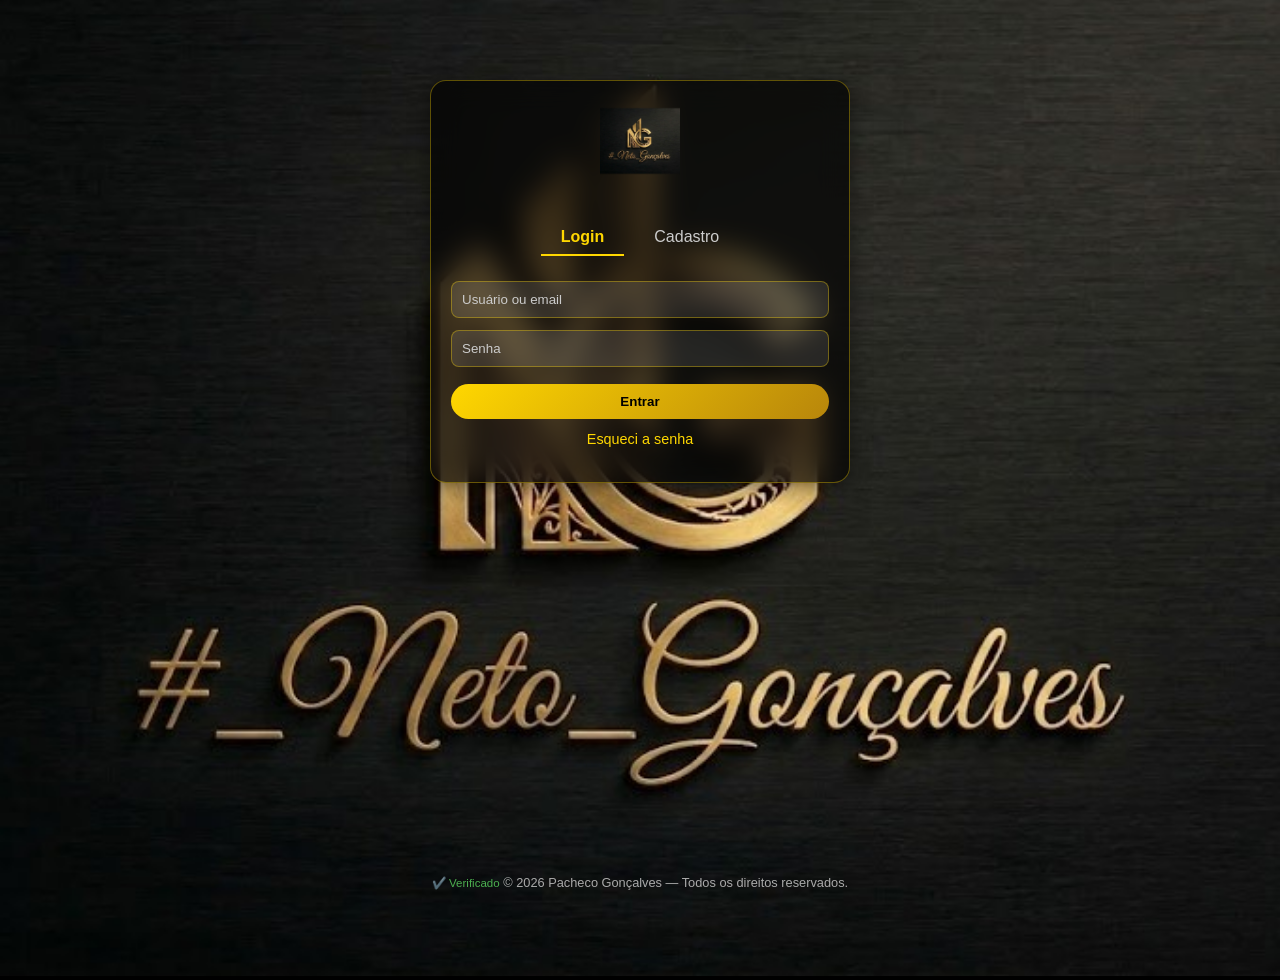
==== pages/admin.html @ 5e0f24c0 "Add files via upload" ====
<!DOCTYPE html>
<html lang="pt">
<head>
  <meta charset="UTF-8">
  <meta name="viewport" content="width=device-width, initial-scale=1.0">
  <title>Painel Gestor - NG</title>
  <link rel="stylesheet" href="../css/comum.css">
  <link rel="stylesheet" href="../css/admin.css">
  <link rel="manifest" href="../manifest.json">
</head>
<body>
  <div class="admin-painel glass" id="admin-painel-container">
    <h2>🛡️ Painel do Gestor — <span id="nomeGestor"></span></h2>

    <!-- Abas de navegação -->
    <div class="abas">
      <button class="ativo" data-aba="aprovacoes">✅ Aprovações</button>
      <button data-aba="saques">💸 Saques</button>
      <button data-aba="tarefasAdmin">📝 Tarefas</button>
      <button data-aba="utilizadores">👥 Utilizadores</button>
      <button data-aba="niveis">📊 Níveis</button>
      <button data-aba="config">⚙️ Config</button>
      <button data-aba="paginas">📄 Páginas</button>
      <button data-aba="mensagens">✉️ Mensagens</button>
      <button data-aba="gestores">🛡️ Gestores</button>
      <button data-aba="bots">🤖 Bots</button>
      <button data-aba="podio">🏆 Pódio</button>
      <button onclick="logout()" style="margin-left:auto;">🚪 Sair</button>
    </div>

    <!-- Painéis de cada aba -->
    <div id="aprovacoes" class="aba-painel"></div>
    <div id="saques" class="aba-painel oculto"></div>
    <div id="tarefasAdmin" class="aba-painel oculto"></div>
    <div id="utilizadores" class="aba-painel oculto"></div>
    <div id="niveis" class="aba-painel oculto"></div>
    <div id="config" class="aba-painel oculto"></div>
    <div id="paginas" class="aba-painel oculto"></div>
    <div id="mensagens" class="aba-painel oculto"></div>
    <div id="gestores" class="aba-painel oculto"></div>
    <div id="bots" class="aba-painel oculto">
      <button class="btn" id="btnGerarBots">🤖 Gerar 50 Bots</button>
      <p id="statusBots" style="margin-top:10px;"></p>
    </div>
    <div id="podio" class="aba-painel oculto">
      <button class="btn" id="btnGerarPodio">🏆 Gerar Pódio</button>
    </div>

    <!-- Rodapé interno -->
    <div class="painel-rodape" style="margin-top:30px; text-align:center; color:#aaa; font-size:0.8em;">
      <span class="selo-verificado">✔️ Verificado</span>
      © <span id="ano"></span> Pacheco Gonçalves — Todos os direitos reservados.
    </div>
  </div>

  <!-- Scripts -->
  <script src="../js/api.js"></script>
  <script src="../js/auth.js"></script>
  <script src="../js/utils.js"></script>
  <script src="../js/admin.js"></script>
  <script>
    document.getElementById('ano').textContent = new Date().getFullYear();
    if ('serviceWorker' in navigator) {
      navigator.serviceWorker.register('../sw.js');
    }
  </script>
</body>
</html>
---- css/comum.css ----
/* ====== VARIÁVEIS ====== */
:root {
  --dourado: #FFD700;
  --dourado-escuro: #b8860b;
  --preto: #000;
  --cinza-escuro: #1a1a1a;
  --vidro: rgba(0,0,0,0.65);
  --borda-vidro: rgba(255,215,0,0.35);
  --sombra: 0 4px 20px rgba(0,0,0,0.5);
  --erro: #ff4d4d;
  --sucesso: #4caf50;
}

/* ====== RESET ====== */
* { margin: 0; padding: 0; box-sizing: border-box; }

body {
  font-family: 'Segoe UI', Tahoma, Geneva, Verdana, sans-serif;
  background: var(--preto) url('../assets/imagens/fundo.jpg') no-repeat center center fixed;
  background-size: cover;
  color: #fff;
  min-height: 100vh;
}

/* ====== GLASSMORPHISM ====== */
.glass {
  background: var(--vidro);
  backdrop-filter: blur(15px);
  -webkit-backdrop-filter: blur(15px);
  border: 1px solid var(--borda-vidro);
  border-radius: 16px;
  padding: 20px;
  box-shadow: var(--sombra);
}

/* ====== BOTÕES ====== */
.btn {
  background: linear-gradient(135deg, var(--dourado), var(--dourado-escuro));
  border: none;
  padding: 10px 20px;
  border-radius: 30px;
  color: #000;
  font-weight: bold;
  cursor: pointer;
  transition: 0.3s;
}
.btn:hover { opacity: 0.85; transform: scale(1.02); }
.btn.negro {
  background: #222;
  color: var(--dourado);
  border: 1px solid var(--dourado);
}

/* ====== INPUTS / TEXTAREAS / SELECTS ====== */
input, textarea, select {
  background: rgba(255,255,255,0.1);
  border: 1px solid var(--borda-vidro);
  border-radius: 8px;
  padding: 10px;
  color: #fff;
  width: 100%;
  margin-bottom: 10px;
}
input::placeholder, textarea::placeholder { color: #ccc; }

/* ====== ABAS (botões de navegação) ====== */
.abas {
  display: flex;
  gap: 5px;
  margin-bottom: 20px;
  flex-wrap: wrap;
}
.abas button {
  background: transparent;
  border: 1px solid var(--dourado);
  color: var(--dourado);
  padding: 8px 16px;
  border-radius: 20px;
  cursor: pointer;
  transition: 0.3s;
}
.abas button.ativo,
.abas button:hover {
  background: var(--dourado);
  color: #000;
}

/* ====== BARRA DE BUSCA INTELIGENTE ====== */
.busca-container {
  margin-bottom: 20px;
  display: flex;
  gap: 10px;
}
.busca-container input {
  flex: 1;
  margin-bottom: 0;
}
.resultados-busca {
  max-height: 300px;
  overflow-y: auto;
  margin-top: 10px;
}
.resultado-item {
  padding: 12px;
  border-bottom: 1px solid rgba(255,255,255,0.1);
  cursor: pointer;
  transition: background 0.2s;
}
.resultado-item:hover {
  background: rgba(255,215,0,0.15);
}
.resultado-item h3 {
  color: var(--dourado);
  margin-bottom: 5px;
}
.resultado-item p {
  font-size: 0.9em;
  color: #ccc;
}

/* ====== UTILITÁRIOS ====== */
.oculto { display: none !important; }
.erro { color: var(--erro); font-size: 0.9em; margin-bottom: 10px; }
.sucesso { color: var(--sucesso); }
.texto-dourado { color: var(--dourado); }
.centro { text-align: center; }

/* ====== MARCA D'ÁGUA / SELOS ====== */
.selo-verificado {
  color: var(--sucesso);
  font-size: 0.9em;
}
.creditos {
  position: fixed;
  bottom: 10px;
  left: 0;
  right: 0;
  text-align: center;
  color: #aaa;
  font-size: 0.8em;
  z-index: 999;
}

/* ====== RESPONSIVIDADE ====== */
@media (max-width: 600px) {
  .glass { padding: 15px; margin: 10px; }
  .abas button { padding: 6px 12px; font-size: 0.8em; }
  .busca-container { flex-direction: column; }
}
---- css/admin.css ----
/* ====== CONTAINER DO PAINEL ADMIN ====== */
.admin-painel {
  max-width: 1100px;
  margin: 20px auto;
}

.admin-painel h2 {
  color: var(--dourado);
  margin-bottom: 20px;
  font-size: 1.5em;
}

/* ====== ABAS DO ADMIN ====== */
.admin-painel .abas {
  border-bottom: 1px solid rgba(255, 215, 0, 0.2);
  padding-bottom: 10px;
  margin-bottom: 25px;
}

/* ====== TABELAS ====== */
.tabela {
  width: 100%;
  border-collapse: collapse;
  margin-top: 10px;
  font-size: 0.9em;
}

.tabela th,
.tabela td {
  border: 1px solid #444;
  padding: 10px 8px;
  text-align: left;
  vertical-align: middle;
}

.tabela th {
  background: rgba(255, 215, 0, 0.2);
  color: var(--dourado);
  font-weight: bold;
}

.tabela tr:nth-child(even) {
  background: rgba(255, 255, 255, 0.03);
}

.tabela tr:hover {
  background: rgba(255, 215, 0, 0.08);
}

.tabela .acoes {
  display: flex;
  gap: 5px;
  flex-wrap: wrap;
}

.tabela .btn {
  padding: 5px 10px;
  font-size: 0.8em;
  border-radius: 15px;
}

/* ====== CARDS DE FORMULÁRIOS (criação/edição) ====== */
.card-form {
  background: rgba(255, 255, 255, 0.05);
  border: 1px solid var(--borda-vidro);
  border-radius: 12px;
  padding: 20px;
  margin-bottom: 20px;
}

.card-form h3 {
  color: var(--dourado);
  margin-bottom: 15px;
}

.card-form label {
  display: block;
  color: var(--dourado);
  margin-bottom: 5px;
  font-size: 0.9em;
}

.card-form input,
.card-form textarea,
.card-form select {
  margin-bottom: 12px;
}

.card-form .btn {
  margin-top: 5px;
}

/* ====== CONFIGURAÇÕES (inputs lado a lado) ====== */
.config-grid {
  display: grid;
  grid-template-columns: 1fr 1fr;
  gap: 15px;
}

.config-item {
  display: flex;
  flex-direction: column;
}

.config-item label {
  color: var(--dourado);
  margin-bottom: 5px;
  font-size: 0.9em;
}

/* ====== PÁGINAS DINÂMICAS ====== */
.lista-paginas {
  margin-top: 15px;
}

.pagina-item {
  display: flex;
  justify-content: space-between;
  align-items: center;
  padding: 12px;
  border-bottom: 1px solid rgba(255, 255, 255, 0.1);
}

.pagina-item:hover {
  background: rgba(255, 215, 0, 0.05);
}

.pagina-item .titulo {
  color: var(--dourado);
  font-weight: bold;
}

.pagina-item .acoes {
  display: flex;
  gap: 8px;
}

/* ====== BARRA DE STATUS / MENSAGENS ====== */
.status-bar {
  padding: 10px;
  border-radius: 8px;
  margin: 10px 0;
  font-weight: bold;
}

.status-bar.sucesso {
  background: rgba(76, 175, 80, 0.2);
  color: var(--sucesso);
  border: 1px solid var(--sucesso);
}

.status-bar.erro {
  background: rgba(255, 77, 77, 0.2);
  color: var(--erro);
  border: 1px solid var(--erro);
}

/* ====== MODAL SIMPLES (confirmações) ====== */
.modal-overlay {
  position: fixed;
  top: 0;
  left: 0;
  width: 100%;
  height: 100%;
  background: rgba(0,0,0,0.7);
  display: flex;
  align-items: center;
  justify-content: center;
  z-index: 1000;
}

.modal-box {
  background: var(--vidro);
  backdrop-filter: blur(20px);
  border: 1px solid var(--dourado);
  border-radius: 16px;
  padding: 25px;
  max-width: 400px;
  width: 90%;
  text-align: center;
}

.modal-box h3 {
  color: var(--dourado);
  margin-bottom: 15px;
}

.modal-box .btn {
  margin: 5px;
}

/* ====== RESPONSIVIDADE ====== */
@media (max-width: 768px) {
  .config-grid {
    grid-template-columns: 1fr;
  }

  .tabela {
    font-size: 0.8em;
  }

  .tabela th,
  .tabela td {
    padding: 6px 4px;
  }

  .admin-painel .abas {
    flex-wrap: nowrap;
    overflow-x: auto;
  }

  .admin-painel .abas button {
    white-space: nowrap;
    font-size: 0.75em;
    padding: 6px 10px;
  }
}
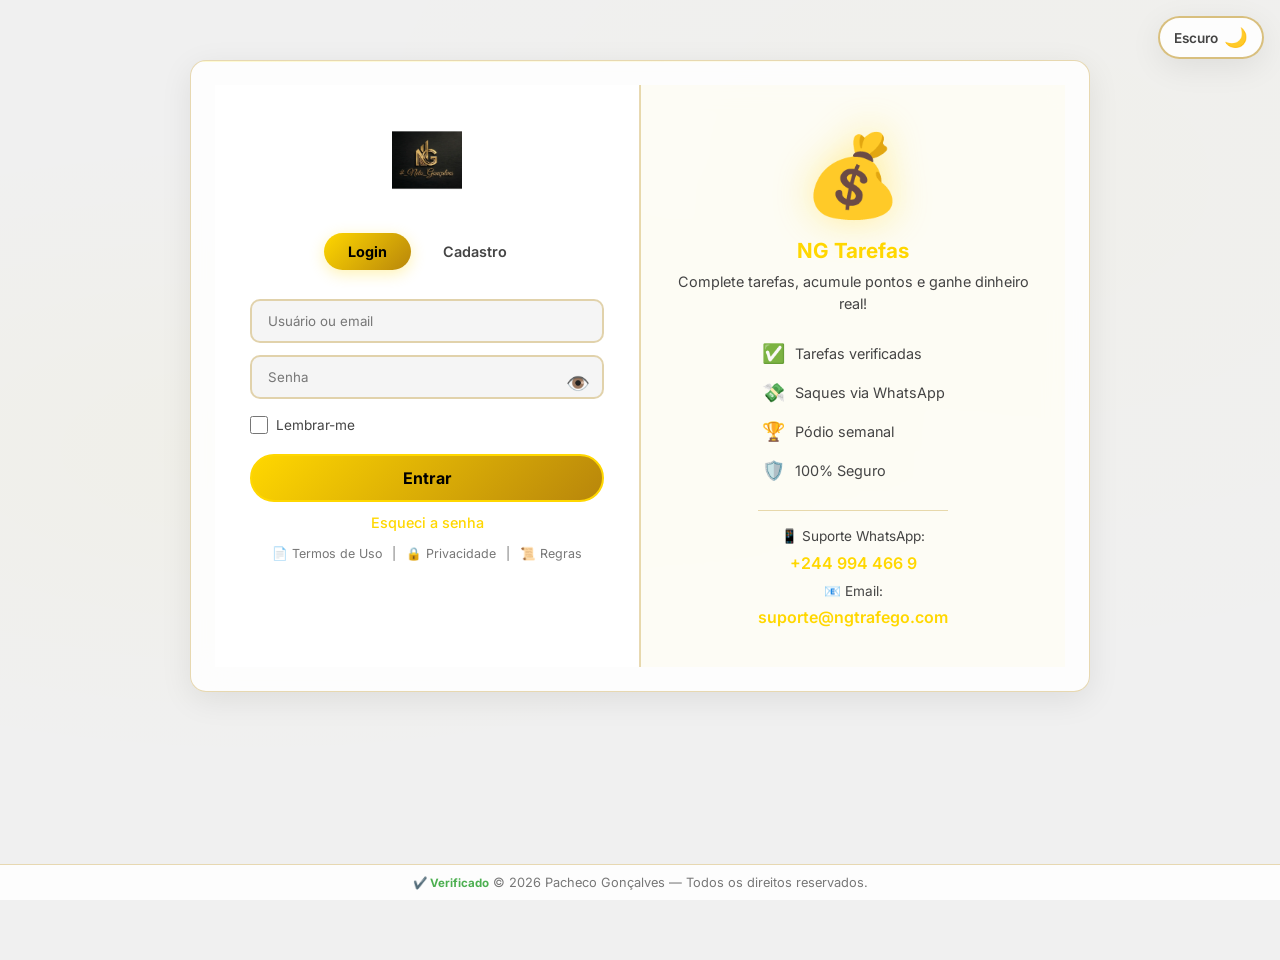
==== commit c59e927d: "Add files via upload" ====
--- a/pages/admin.html
+++ b/pages/admin.html
@@ -53,6 +53,11 @@
     </div>
   </div>
 
+  <div class="creditos">
+    <span class="selo-verificado">✔️ Verificado</span>
+    © <span id="ano2"></span> Pacheco Gonçalves — Todos os direitos reservados.
+  </div>
+
   <!-- Scripts -->
   <script src="../js/api.js"></script>
   <script src="../js/auth.js"></script>
@@ -60,6 +65,8 @@
   <script src="../js/admin.js"></script>
   <script>
     document.getElementById('ano').textContent = new Date().getFullYear();
+    document.getElementById('ano2').textContent = new Date().getFullYear();
+
     if ('serviceWorker' in navigator) {
       navigator.serviceWorker.register('../sw.js');
     }
--- a/css/comum.css
+++ b/css/comum.css
@@ -1,149 +1,348 @@
+/* ====== IMPORTAÇÃO FONTE PREMIUM ====== */
+@import url('https://fonts.googleapis.com/css2?family=Inter:wght@300;400;500;600;700;800;900&display=swap');
+
 /* ====== VARIÁVEIS ====== */
 :root {
   --dourado: #FFD700;
+  --dourado-claro: #FFED4A;
   --dourado-escuro: #b8860b;
   --preto: #000;
   --cinza-escuro: #1a1a1a;
-  --vidro: rgba(0,0,0,0.65);
+  --vidro: rgba(0,0,0,0.75);
+  --vidro-claro: rgba(0,0,0,0.45);
   --borda-vidro: rgba(255,215,0,0.35);
-  --sombra: 0 4px 20px rgba(0,0,0,0.5);
+  --borda-vidro-forte: rgba(255,215,0,0.55);
+  --sombra: 0 8px 32px rgba(0,0,0,0.5);
+  --sombra-dourada: 0 4px 20px rgba(255,215,0,0.3);
   --erro: #ff4d4d;
   --sucesso: #4caf50;
-}
-
-/* ====== RESET ====== */
+  --aviso: #ffa726;
+  --bg-input: rgba(255,255,255,0.08);
+  --texto: #fff;
+  --texto-secundario: #ccc;
+  --texto-terciario: #999;
+  --sidebar-largura: 380px;
+}
+
+[data-theme="light"] {
+  --preto: #f0f0f0;
+  --cinza-escuro: #ffffff;
+  --vidro: rgba(255,255,255,0.85);
+  --vidro-claro: rgba(255,255,255,0.6);
+  --borda-vidro: rgba(180,130,0,0.3);
+  --borda-vidro-forte: rgba(180,130,0,0.5);
+  --sombra: 0 8px 32px rgba(0,0,0,0.08);
+  --sombra-dourada: 0 4px 20px rgba(180,130,0,0.2);
+  --bg-input: rgba(0,0,0,0.04);
+  --texto: #1a1a1a;
+  --texto-secundario: #444;
+  --texto-terciario: #777;
+}
+
 * { margin: 0; padding: 0; box-sizing: border-box; }
 
 body {
-  font-family: 'Segoe UI', Tahoma, Geneva, Verdana, sans-serif;
-  background: var(--preto) url('../assets/imagens/fundo.jpg') no-repeat center center fixed;
+  font-family: 'Inter', 'Segoe UI', Tahoma, Geneva, Verdana, sans-serif;
+  background: var(--preto);
+  background-image: 
+    radial-gradient(ellipse at 20% 50%, rgba(255,215,0,0.03) 0%, transparent 50%),
+    radial-gradient(ellipse at 80% 20%, rgba(255,215,0,0.02) 0%, transparent 50%);
+  background-attachment: fixed;
   background-size: cover;
-  color: #fff;
+  color: var(--texto);
   min-height: 100vh;
-}
-
-/* ====== GLASSMORPHISM ====== */
+  transition: background 0.4s, color 0.4s;
+  -webkit-font-smoothing: antialiased;
+}
+
+::-webkit-scrollbar { width: 7px; height: 7px; }
+::-webkit-scrollbar-track { background: rgba(255,255,255,0.03); border-radius: 4px; }
+::-webkit-scrollbar-thumb { background: linear-gradient(180deg, var(--dourado-escuro), var(--dourado)); border-radius: 4px; border: 1px solid rgba(255,215,0,0.4); }
+::-webkit-scrollbar-thumb:hover { background: linear-gradient(180deg, var(--dourado), var(--dourado-claro)); }
+
 .glass {
   background: var(--vidro);
-  backdrop-filter: blur(15px);
-  -webkit-backdrop-filter: blur(15px);
+  backdrop-filter: blur(20px) saturate(180%);
+  -webkit-backdrop-filter: blur(20px) saturate(180%);
   border: 1px solid var(--borda-vidro);
   border-radius: 16px;
-  padding: 20px;
+  padding: 24px;
   box-shadow: var(--sombra);
-}
-
-/* ====== BOTÕES ====== */
+  transition: all 0.3s ease;
+  position: relative;
+  overflow: hidden;
+}
+
+.glass::before {
+  content: '';
+  position: absolute;
+  top: 0;
+  left: -100%;
+  width: 200%;
+  height: 1px;
+  background: linear-gradient(90deg, transparent, var(--dourado-claro), transparent);
+  opacity: 0.25;
+  animation: brilhoBorda 4s ease-in-out infinite;
+}
+
+@keyframes brilhoBorda {
+  0%, 100% { left: -100%; }
+  50% { left: 0%; }
+}
+
+.glass:hover {
+  border-color: var(--borda-vidro-forte);
+  box-shadow: var(--sombra), var(--sombra-dourada);
+}
+
 .btn {
+  display: inline-flex;
+  align-items: center;
+  justify-content: center;
+  gap: 8px;
   background: linear-gradient(135deg, var(--dourado), var(--dourado-escuro));
-  border: none;
-  padding: 10px 20px;
+  border: 2px solid var(--dourado);
+  padding: 10px 22px;
   border-radius: 30px;
   color: #000;
-  font-weight: bold;
-  cursor: pointer;
-  transition: 0.3s;
-}
-.btn:hover { opacity: 0.85; transform: scale(1.02); }
+  font-weight: 700;
+  font-family: 'Inter', sans-serif;
+  cursor: pointer;
+  transition: all 0.3s ease;
+  letter-spacing: 0.3px;
+  position: relative;
+  overflow: hidden;
+}
+
+.btn::after {
+  content: '';
+  position: absolute;
+  top: -50%;
+  left: -50%;
+  width: 200%;
+  height: 200%;
+  background: linear-gradient(45deg, transparent, rgba(255,255,255,0.25), transparent);
+  transform: rotate(45deg);
+  transition: all 0.5s;
+  opacity: 0;
+}
+
+.btn:hover {
+  transform: translateY(-2px);
+  box-shadow: 0 8px 25px rgba(255,215,0,0.45);
+  border-color: var(--dourado-claro);
+}
+
+.btn:hover::after {
+  opacity: 1;
+  animation: brilhoBotao 0.8s ease;
+}
+
+@keyframes brilhoBotao {
+  0% { left: -50%; }
+  100% { left: 150%; }
+}
+
+.btn:active { transform: translateY(0); }
+
 .btn.negro {
-  background: #222;
+  background: linear-gradient(135deg, #222, #111);
   color: var(--dourado);
   border: 1px solid var(--dourado);
 }
-
-/* ====== INPUTS / TEXTAREAS / SELECTS ====== */
+.btn.negro:hover {
+  background: linear-gradient(135deg, #333, #1a1a1a);
+  border-color: var(--dourado);
+  box-shadow: 0 8px 25px rgba(0,0,0,0.6);
+}
+
 input, textarea, select {
-  background: rgba(255,255,255,0.1);
-  border: 1px solid var(--borda-vidro);
-  border-radius: 8px;
-  padding: 10px;
-  color: #fff;
+  background: var(--bg-input);
+  border: 2px solid var(--borda-vidro);
+  border-radius: 10px;
+  padding: 12px 16px;
+  color: var(--texto);
+  font-family: 'Inter', sans-serif;
   width: 100%;
   margin-bottom: 10px;
-}
-input::placeholder, textarea::placeholder { color: #ccc; }
-
-/* ====== ABAS (botões de navegação) ====== */
+  transition: all 0.3s ease;
+  outline: none;
+}
+input:focus, textarea:focus, select:focus {
+  border-color: var(--dourado);
+  box-shadow: 0 0 0 3px rgba(255,215,0,0.08);
+  background: rgba(255,215,0,0.04);
+}
+input::placeholder, textarea::placeholder { color: var(--texto-terciario); }
+
+select {
+  cursor: pointer;
+  appearance: none;
+  background-image: url("data:image/svg+xml,%3Csvg xmlns='http://www.w3.org/2000/svg' width='12' height='12' fill='%23FFD700' viewBox='0 0 16 16'%3E%3Cpath d='M8 11L3 6h10z'/%3E%3C/svg%3E");
+  background-repeat: no-repeat;
+  background-position: right 16px center;
+  padding-right: 40px;
+}
+select option { background: #1a1a1a; color: #fff; }
+
 .abas {
   display: flex;
-  gap: 5px;
+  gap: 6px;
   margin-bottom: 20px;
   flex-wrap: wrap;
+  border-bottom: 1px solid var(--borda-vidro);
+  padding-bottom: 10px;
 }
 .abas button {
   background: transparent;
-  border: 1px solid var(--dourado);
+  border: 2px solid transparent;
+  color: var(--texto-secundario);
+  padding: 9px 18px;
+  border-radius: 22px;
+  cursor: pointer;
+  font-weight: 600;
+  transition: 0.3s;
+  white-space: nowrap;
+}
+.abas button:hover {
   color: var(--dourado);
-  padding: 8px 16px;
-  border-radius: 20px;
-  cursor: pointer;
-  transition: 0.3s;
-}
-.abas button.ativo,
-.abas button:hover {
-  background: var(--dourado);
+  background: rgba(255,215,0,0.05);
+  border-color: rgba(255,215,0,0.2);
+}
+.abas button.ativo {
+  background: linear-gradient(135deg, var(--dourado), var(--dourado-escuro));
   color: #000;
-}
-
-/* ====== BARRA DE BUSCA INTELIGENTE ====== */
-.busca-container {
-  margin-bottom: 20px;
-  display: flex;
-  gap: 10px;
-}
-.busca-container input {
-  flex: 1;
-  margin-bottom: 0;
-}
-.resultados-busca {
-  max-height: 300px;
-  overflow-y: auto;
-  margin-top: 10px;
-}
-.resultado-item {
-  padding: 12px;
-  border-bottom: 1px solid rgba(255,255,255,0.1);
-  cursor: pointer;
-  transition: background 0.2s;
-}
-.resultado-item:hover {
-  background: rgba(255,215,0,0.15);
-}
-.resultado-item h3 {
-  color: var(--dourado);
-  margin-bottom: 5px;
-}
-.resultado-item p {
-  font-size: 0.9em;
-  color: #ccc;
-}
-
-/* ====== UTILITÁRIOS ====== */
+  border-color: var(--dourado);
+  font-weight: 700;
+  box-shadow: 0 4px 15px rgba(255,215,0,0.3);
+}
+
+.busca-container { margin-bottom: 20px; display: flex; gap: 10px; }
+.busca-container input { flex: 1; margin-bottom: 0; }
+.resultados-busca { max-height: 300px; overflow-y: auto; margin-top: 10px; }
+.resultado-item { padding: 12px; border-bottom: 1px solid rgba(255,255,255,0.1); cursor: pointer; transition: background 0.2s; }
+.resultado-item:hover { background: rgba(255,215,0,0.15); }
+.resultado-item h3 { color: var(--dourado); margin-bottom: 5px; }
+.resultado-item p { font-size: 0.9em; color: var(--texto-secundario); }
+
 .oculto { display: none !important; }
-.erro { color: var(--erro); font-size: 0.9em; margin-bottom: 10px; }
-.sucesso { color: var(--sucesso); }
+.erro { color: var(--erro); font-size: 0.9em; margin-bottom: 10px; font-weight: 600; }
+.sucesso { color: var(--sucesso); font-weight: 600; }
 .texto-dourado { color: var(--dourado); }
 .centro { text-align: center; }
 
-/* ====== MARCA D'ÁGUA / SELOS ====== */
-.selo-verificado {
-  color: var(--sucesso);
-  font-size: 0.9em;
-}
+.selo-verificado { color: var(--sucesso); font-weight: 700; font-size: 0.9em; }
 .creditos {
   position: fixed;
-  bottom: 10px;
+  bottom: 0;
   left: 0;
   right: 0;
   text-align: center;
-  color: #aaa;
+  padding: 10px;
+  background: var(--vidro);
+  backdrop-filter: blur(10px);
+  border-top: 1px solid var(--borda-vidro);
+  color: var(--texto-terciario);
   font-size: 0.8em;
   z-index: 999;
 }
 
-/* ====== RESPONSIVIDADE ====== */
-@media (max-width: 600px) {
-  .glass { padding: 15px; margin: 10px; }
-  .abas button { padding: 6px 12px; font-size: 0.8em; }
+.tema-toggle {
+  position: fixed;
+  top: 16px;
+  right: 16px;
+  z-index: 10000;
+  background: var(--vidro);
+  backdrop-filter: blur(15px);
+  border: 2px solid var(--borda-vidro-forte);
+  border-radius: 30px;
+  padding: 8px 14px;
+  cursor: pointer;
+  display: flex;
+  align-items: center;
+  gap: 6px;
+  font-family: 'Inter', sans-serif;
+  font-weight: 600;
+  font-size: 0.85em;
+  color: var(--texto-secundario);
+  transition: all 0.3s ease;
+  box-shadow: var(--sombra);
+}
+.tema-toggle:hover {
+  border-color: var(--dourado);
+  box-shadow: var(--sombra-dourada);
+}
+.tema-toggle .icone-tema { font-size: 1.4em; }
+
+.sidebar-overlay {
+  position: fixed;
+  top: 0;
+  right: 0;
+  width: var(--sidebar-largura);
+  max-width: 100vw;
+  height: 100vh;
+  background: var(--vidro);
+  backdrop-filter: blur(25px) saturate(200%);
+  -webkit-backdrop-filter: blur(25px) saturate(200%);
+  border-left: 2px solid var(--borda-vidro-forte);
+  z-index: 9999;
+  padding: 24px;
+  overflow-y: auto;
+  transform: translateX(100%);
+  transition: transform 0.4s cubic-bezier(0.4, 0, 0.2, 1);
+  box-shadow: -10px 0 40px rgba(0,0,0,0.5);
+}
+.sidebar-overlay.ativo { transform: translateX(0); }
+
+.sidebar-toggle {
+  position: fixed;
+  top: 50%;
+  right: 0;
+  transform: translateY(-50%);
+  z-index: 9998;
+  background: linear-gradient(135deg, var(--dourado), var(--dourado-escuro));
+  border: 2px solid var(--dourado);
+  border-radius: 22px 0 0 22px;
+  padding: 12px 10px;
+  cursor: pointer;
+  font-size: 1.3em;
+  box-shadow: -4px 0 20px rgba(255,215,0,0.3);
+  transition: all 0.3s ease;
+  color: #000;
+}
+.sidebar-toggle:hover {
+  box-shadow: -6px 0 30px rgba(255,215,0,0.5);
+  padding-right: 14px;
+}
+
+.skeleton {
+  background: linear-gradient(90deg, rgba(255,255,255,0.05) 25%, rgba(255,215,0,0.1) 50%, rgba(255,255,255,0.05) 75%);
+  background-size: 200% 100%;
+  animation: skeleton-loading 1.5s infinite;
+  border-radius: 8px;
+  min-height: 20px;
+}
+@keyframes skeleton-loading {
+  0% { background-position: 200% 0; }
+  100% { background-position: -200% 0; }
+}
+
+@keyframes fadeIn {
+  from { opacity: 0; transform: translateY(10px); }
+  to { opacity: 1; transform: translateY(0); }
+}
+.fade-in { animation: fadeIn 0.3s forwards; }
+
+@media (max-width: 768px) {
+  :root { --sidebar-largura: 100vw; }
+  .glass { padding: 16px; margin: 8px; }
+  .abas button { padding: 7px 12px; font-size: 0.78em; }
   .busca-container { flex-direction: column; }
+  .tema-toggle { top: 8px; right: 8px; padding: 6px 10px; font-size: 0.75em; }
+  .sidebar-toggle {
+    top: auto; bottom: 16px; right: 8px;
+    transform: none; border-radius: 50%;
+    width: 44px; height: 44px; padding: 0;
+    display: flex; align-items: center; justify-content: center;
+  }
 }
--- a/css/admin.css
+++ b/css/admin.css
@@ -1,13 +1,54 @@
 /* ====== CONTAINER DO PAINEL ADMIN ====== */
 .admin-painel {
-  max-width: 1100px;
+  max-width: 1200px;
   margin: 20px auto;
+  animation: fadeIn 0.5s ease;
 }
 
 .admin-painel h2 {
   color: var(--dourado);
+  margin-bottom: 8px;
+  font-size: 1.5em;
+  display: flex;
+  align-items: center;
+  gap: 10px;
+}
+
+/* ====== CABEÇALHO DO GESTOR ====== */
+.admin-header {
+  display: flex;
+  align-items: center;
+  justify-content: space-between;
   margin-bottom: 20px;
-  font-size: 1.5em;
+  flex-wrap: wrap;
+  gap: 12px;
+}
+
+.admin-header .gestor-info {
+  display: flex;
+  align-items: center;
+  gap: 12px;
+}
+
+.admin-header .gestor-avatar {
+  width: 50px;
+  height: 50px;
+  border-radius: 50%;
+  background: linear-gradient(135deg, #B8860B, #FFD700);
+  display: flex;
+  align-items: center;
+  justify-content: center;
+  font-size: 1.8em;
+  font-weight: 700;
+  color: #000;
+  border: 2px solid var(--dourado);
+  box-shadow: 0 0 20px rgba(255,215,0,0.5);
+}
+
+.admin-header .acoes-rapidas {
+  display: flex;
+  gap: 8px;
+  flex-wrap: wrap;
 }
 
 /* ====== ABAS DO ADMIN ====== */
@@ -15,32 +56,42 @@
   border-bottom: 1px solid rgba(255, 215, 0, 0.2);
   padding-bottom: 10px;
   margin-bottom: 25px;
-}
-
-/* ====== TABELAS ====== */
+  overflow-x: auto;
+}
+
+/* ====== TABELAS PREMIUM ====== */
 .tabela {
   width: 100%;
   border-collapse: collapse;
   margin-top: 10px;
   font-size: 0.9em;
+  border-radius: 12px;
+  overflow: hidden;
 }
 
 .tabela th,
 .tabela td {
-  border: 1px solid #444;
-  padding: 10px 8px;
+  border: 1px solid rgba(255,255,255,0.08);
+  padding: 12px 10px;
   text-align: left;
   vertical-align: middle;
 }
 
 .tabela th {
-  background: rgba(255, 215, 0, 0.2);
-  color: var(--dourado);
-  font-weight: bold;
+  background: linear-gradient(180deg, rgba(255,215,0,0.2), rgba(255,215,0,0.05));
+  color: var(--dourado);
+  font-weight: 700;
+  text-transform: uppercase;
+  font-size: 0.8em;
+  letter-spacing: 0.5px;
+}
+
+.tabela tr {
+  transition: background 0.2s;
 }
 
 .tabela tr:nth-child(even) {
-  background: rgba(255, 255, 255, 0.03);
+  background: rgba(255, 255, 255, 0.02);
 }
 
 .tabela tr:hover {
@@ -49,28 +100,72 @@
 
 .tabela .acoes {
   display: flex;
-  gap: 5px;
+  gap: 6px;
   flex-wrap: wrap;
 }
 
 .tabela .btn {
-  padding: 5px 10px;
+  padding: 6px 12px;
   font-size: 0.8em;
-  border-radius: 15px;
-}
-
-/* ====== CARDS DE FORMULÁRIOS (criação/edição) ====== */
+  border-radius: 20px;
+}
+
+/* ====== BADGES DE STATUS ====== */
+.badge-status {
+  display: inline-block;
+  padding: 4px 12px;
+  border-radius: 20px;
+  font-size: 0.8em;
+  font-weight: 600;
+  letter-spacing: 0.3px;
+}
+
+.badge-status.pendente {
+  background: rgba(255,167,38,0.2);
+  color: var(--aviso);
+  border: 1px solid var(--aviso);
+}
+
+.badge-status.aprovada {
+  background: rgba(76,175,80,0.2);
+  color: var(--sucesso);
+  border: 1px solid var(--sucesso);
+}
+
+.badge-status.rejeitada {
+  background: rgba(255,68,68,0.2);
+  color: var(--erro);
+  border: 1px solid var(--erro);
+}
+
+.badge-status.pago {
+  background: rgba(66,165,245,0.2);
+  color: var(--info);
+  border: 1px solid var(--info);
+}
+
+/* ====== CARDS DE FORMULÁRIOS ====== */
 .card-form {
-  background: rgba(255, 255, 255, 0.05);
+  background: linear-gradient(135deg, rgba(255,255,255,0.03), rgba(255,215,0,0.03));
   border: 1px solid var(--borda-vidro);
-  border-radius: 12px;
-  padding: 20px;
+  border-radius: 14px;
+  padding: 24px;
   margin-bottom: 20px;
+  transition: all 0.3s;
+}
+
+.card-form:hover {
+  border-color: var(--borda-vidro-forte);
+  box-shadow: var(--sombra-dourada);
 }
 
 .card-form h3 {
   color: var(--dourado);
-  margin-bottom: 15px;
+  margin-bottom: 18px;
+  font-size: 1.2em;
+  display: flex;
+  align-items: center;
+  gap: 8px;
 }
 
 .card-form label {
@@ -78,23 +173,24 @@
   color: var(--dourado);
   margin-bottom: 5px;
   font-size: 0.9em;
+  font-weight: 600;
 }
 
 .card-form input,
 .card-form textarea,
 .card-form select {
-  margin-bottom: 12px;
+  margin-bottom: 14px;
 }
 
 .card-form .btn {
-  margin-top: 5px;
-}
-
-/* ====== CONFIGURAÇÕES (inputs lado a lado) ====== */
+  margin-top: 8px;
+}
+
+/* ====== GRID DE CONFIGURAÇÕES ====== */
 .config-grid {
   display: grid;
   grid-template-columns: 1fr 1fr;
-  gap: 15px;
+  gap: 16px;
 }
 
 .config-item {
@@ -104,8 +200,9 @@
 
 .config-item label {
   color: var(--dourado);
-  margin-bottom: 5px;
+  margin-bottom: 6px;
   font-size: 0.9em;
+  font-weight: 600;
 }
 
 /* ====== PÁGINAS DINÂMICAS ====== */
@@ -117,8 +214,10 @@
   display: flex;
   justify-content: space-between;
   align-items: center;
-  padding: 12px;
-  border-bottom: 1px solid rgba(255, 255, 255, 0.1);
+  padding: 14px;
+  border-bottom: 1px solid rgba(255, 255, 255, 0.08);
+  transition: all 0.2s;
+  border-radius: 8px;
 }
 
 .pagina-item:hover {
@@ -127,7 +226,7 @@
 
 .pagina-item .titulo {
   color: var(--dourado);
-  font-weight: bold;
+  font-weight: 700;
 }
 
 .pagina-item .acoes {
@@ -137,56 +236,108 @@
 
 /* ====== BARRA DE STATUS / MENSAGENS ====== */
 .status-bar {
-  padding: 10px;
-  border-radius: 8px;
-  margin: 10px 0;
-  font-weight: bold;
+  padding: 12px 16px;
+  border-radius: 10px;
+  margin: 12px 0;
+  font-weight: 600;
+  font-size: 0.9em;
 }
 
 .status-bar.sucesso {
-  background: rgba(76, 175, 80, 0.2);
+  background: rgba(76, 175, 80, 0.15);
   color: var(--sucesso);
   border: 1px solid var(--sucesso);
 }
 
 .status-bar.erro {
-  background: rgba(255, 77, 77, 0.2);
+  background: rgba(255, 77, 77, 0.15);
   color: var(--erro);
   border: 1px solid var(--erro);
 }
 
-/* ====== MODAL SIMPLES (confirmações) ====== */
+.status-bar.aviso {
+  background: rgba(255, 167, 38, 0.15);
+  color: var(--aviso);
+  border: 1px solid var(--aviso);
+}
+
+/* ====== MODAL DE CONFIRMAÇÃO ====== */
 .modal-overlay {
   position: fixed;
   top: 0;
   left: 0;
   width: 100%;
   height: 100%;
-  background: rgba(0,0,0,0.7);
+  background: rgba(0,0,0,0.75);
+  backdrop-filter: blur(5px);
   display: flex;
   align-items: center;
   justify-content: center;
-  z-index: 1000;
+  z-index: 10000;
+  animation: fadeIn 0.3s ease;
 }
 
 .modal-box {
   background: var(--vidro);
-  backdrop-filter: blur(20px);
-  border: 1px solid var(--dourado);
-  border-radius: 16px;
-  padding: 25px;
-  max-width: 400px;
+  backdrop-filter: blur(25px);
+  border: 2px solid var(--dourado);
+  border-radius: 20px;
+  padding: 30px;
+  max-width: 450px;
   width: 90%;
   text-align: center;
+  box-shadow: 0 20px 60px rgba(0,0,0,0.6), 0 0 30px rgba(255,215,0,0.2);
 }
 
 .modal-box h3 {
   color: var(--dourado);
   margin-bottom: 15px;
+  font-size: 1.3em;
+}
+
+.modal-box p {
+  color: var(--texto-secundario);
+  margin-bottom: 20px;
 }
 
 .modal-box .btn {
   margin: 5px;
+}
+
+/* ====== ESTATÍSTICAS DO ADMIN ====== */
+.admin-stats {
+  display: grid;
+  grid-template-columns: repeat(auto-fit, minmax(180px, 1fr));
+  gap: 12px;
+  margin-bottom: 24px;
+}
+
+.admin-stat-card {
+  background: linear-gradient(135deg, rgba(255,215,0,0.05), rgba(0,0,0,0.2));
+  border: 1px solid var(--borda-vidro);
+  border-radius: 12px;
+  padding: 18px;
+  text-align: center;
+  transition: all 0.3s;
+}
+
+.admin-stat-card:hover {
+  border-color: var(--dourado);
+  transform: translateY(-2px);
+}
+
+.admin-stat-card .stat-numero {
+  color: var(--dourado);
+  font-size: 2em;
+  font-weight: 800;
+}
+
+.admin-stat-card .stat-rotulo {
+  color: var(--texto-terciario);
+  font-size: 0.8em;
+  text-transform: uppercase;
+  letter-spacing: 0.5px;
+  margin-top: 4px;
 }
 
 /* ====== RESPONSIVIDADE ====== */
@@ -196,22 +347,41 @@
   }
 
   .tabela {
-    font-size: 0.8em;
+    font-size: 0.78em;
   }
 
   .tabela th,
   .tabela td {
-    padding: 6px 4px;
+    padding: 8px 6px;
   }
 
   .admin-painel .abas {
     flex-wrap: nowrap;
     overflow-x: auto;
+    -webkit-overflow-scrolling: touch;
   }
 
   .admin-painel .abas button {
     white-space: nowrap;
     font-size: 0.75em;
-    padding: 6px 10px;
+    padding: 7px 12px;
+  }
+
+  .admin-stats {
+    grid-template-columns: repeat(2, 1fr);
+  }
+
+  .card-form {
+    padding: 16px;
+  }
+}
+
+@media (max-width: 400px) {
+  .admin-stats {
+    grid-template-columns: 1fr;
+  }
+
+  .modal-box {
+    padding: 20px;
   }
 }
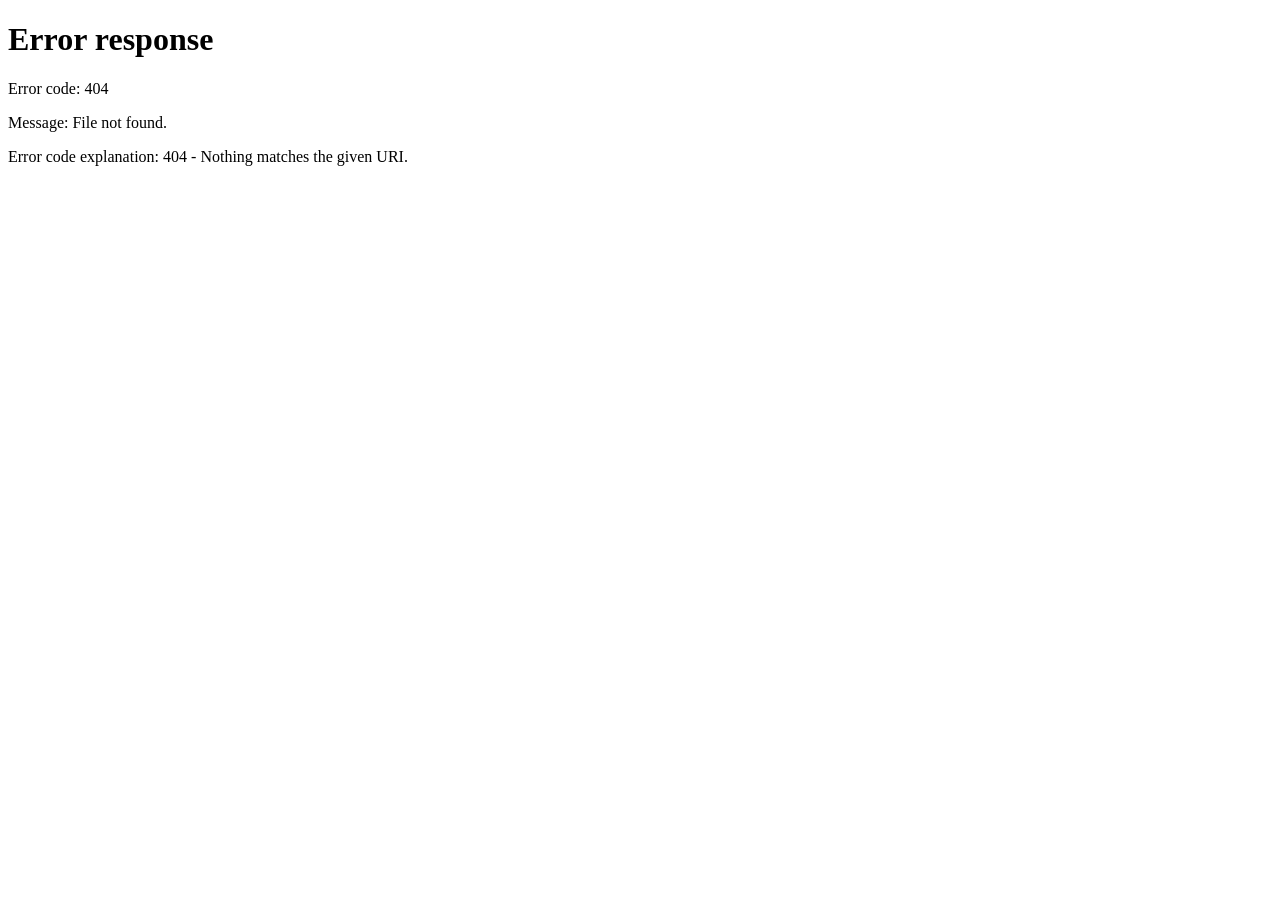
==== commit 0dc6df20: "Add files via upload" ====
--- a/pages/admin.html
+++ b/pages/admin.html
@@ -3,73 +3,310 @@
 <head>
   <meta charset="UTF-8">
   <meta name="viewport" content="width=device-width, initial-scale=1.0">
-  <title>Painel Gestor - NG</title>
+  <title>NG - Painel do Gestor</title>
   <link rel="stylesheet" href="../css/comum.css">
   <link rel="stylesheet" href="../css/admin.css">
   <link rel="manifest" href="../manifest.json">
 </head>
 <body>
-  <div class="admin-painel glass" id="admin-painel-container">
-    <h2>🛡️ Painel do Gestor — <span id="nomeGestor"></span></h2>
-
-    <!-- Abas de navegação -->
-    <div class="abas">
-      <button class="ativo" data-aba="aprovacoes">✅ Aprovações</button>
-      <button data-aba="saques">💸 Saques</button>
-      <button data-aba="tarefasAdmin">📝 Tarefas</button>
-      <button data-aba="utilizadores">👥 Utilizadores</button>
-      <button data-aba="niveis">📊 Níveis</button>
-      <button data-aba="config">⚙️ Config</button>
-      <button data-aba="paginas">📄 Páginas</button>
-      <button data-aba="mensagens">✉️ Mensagens</button>
-      <button data-aba="gestores">🛡️ Gestores</button>
-      <button data-aba="bots">🤖 Bots</button>
-      <button data-aba="podio">🏆 Pódio</button>
-      <button onclick="logout()" style="margin-left:auto;">🚪 Sair</button>
+  <!-- ========== CABEÇALHO DO GESTOR ========== -->
+  <header class="admin-cabecalho glass">
+    <div class="saudacao-admin">
+      <h1 id="nomeGestor">Painel do Gestor</h1>
+      <span class="id-usuario" id="idGestor">ID: carregando...</span>
     </div>
-
-    <!-- Painéis de cada aba -->
-    <div id="aprovacoes" class="aba-painel"></div>
-    <div id="saques" class="aba-painel oculto"></div>
-    <div id="tarefasAdmin" class="aba-painel oculto"></div>
-    <div id="utilizadores" class="aba-painel oculto"></div>
-    <div id="niveis" class="aba-painel oculto"></div>
-    <div id="config" class="aba-painel oculto"></div>
-    <div id="paginas" class="aba-painel oculto"></div>
-    <div id="mensagens" class="aba-painel oculto"></div>
-    <div id="gestores" class="aba-painel oculto"></div>
-    <div id="bots" class="aba-painel oculto">
-      <button class="btn" id="btnGerarBots">🤖 Gerar 50 Bots</button>
-      <p id="statusBots" style="margin-top:10px;"></p>
+    <div class="resumo-admin">
+      <div class="resumo-item">
+        <span class="resumo-icone">👥</span>
+        <span class="resumo-valor" id="totalHumanos">0</span>
+        <span class="resumo-label">Humanos</span>
+      </div>
+      <div class="resumo-item">
+        <span class="resumo-icone">🤖</span>
+        <span class="resumo-valor" id="totalBots">0</span>
+        <span class="resumo-label">Bots</span>
+      </div>
+      <div class="resumo-item">
+        <span class="resumo-icone">⏳</span>
+        <span class="resumo-valor" id="pendentesAprovacao">0</span>
+        <span class="resumo-label">Pendentes</span>
+      </div>
+      <div class="resumo-item">
+        <span class="resumo-icone">💸</span>
+        <span class="resumo-valor" id="saquesPendentes">0</span>
+        <span class="resumo-label">Saques</span>
+      </div>
     </div>
-    <div id="podio" class="aba-painel oculto">
-      <button class="btn" id="btnGerarPodio">🏆 Gerar Pódio</button>
-    </div>
-
-    <!-- Rodapé interno -->
-    <div class="painel-rodape" style="margin-top:30px; text-align:center; color:#aaa; font-size:0.8em;">
-      <span class="selo-verificado">✔️ Verificado</span>
-      © <span id="ano"></span> Pacheco Gonçalves — Todos os direitos reservados.
-    </div>
-  </div>
-
-  <div class="creditos">
+    <button class="btn negro btn-sm" id="btnLogout" style="position:absolute;top:15px;right:15px;">🚪 Sair</button>
+  </header>
+
+  <!-- ========== ANÚNCIOS ROLANTES ========== -->
+  <div id="anunciosRolantes" class="anuncios-rolantes" style="margin-bottom:15px;"></div>
+
+  <!-- ========== PAINEL PRINCIPAL ========== -->
+  <main class="admin-principal glass">
+    <nav class="abas" id="abasAdmin" role="tablist">
+      <button type="button" class="ativo" data-aba="aprovacoes" role="tab" aria-selected="true" aria-controls="aprovacoes">✅ Aprovações</button>
+      <button type="button" data-aba="saques" role="tab" aria-selected="false" aria-controls="saques">💸 Saques</button>
+      <button type="button" data-aba="tarefasAdmin" role="tab" aria-selected="false" aria-controls="tarefasAdmin">📝 Tarefas</button>
+      <button type="button" data-aba="especiaisAdmin" role="tab" aria-selected="false" aria-controls="especiaisAdmin">⭐ Tarefas Especiais</button>
+      <button type="button" data-aba="utilizadores" role="tab" aria-selected="false" aria-controls="utilizadores">👥 Utilizadores</button>
+      <button type="button" data-aba="bots" role="tab" aria-selected="false" aria-controls="bots">🤖 Bots</button>
+      <button type="button" data-aba="anuncios" role="tab" aria-selected="false" aria-controls="anuncios">📢 Anúncios</button>
+      <button type="button" data-aba="dicasAdmin" role="tab" aria-selected="false" aria-controls="dicasAdmin">📖 Dicas</button>
+      <button type="button" data-aba="paginas" role="tab" aria-selected="false" aria-controls="paginas">📄 Páginas</button>
+      <button type="button" data-aba="config" role="tab" aria-selected="false" aria-controls="config">⚙️ Config</button>
+      <button type="button" data-aba="chatAdmin" role="tab" aria-selected="false" aria-controls="chatAdmin">💬 Chat</button>
+    </nav>
+
+    <!-- ===== ABA APROVAÇÕES ===== -->
+    <section id="aprovacoes" class="aba-painel" role="tabpanel">
+      <div id="listaAprovacoes">
+        <div class="skeleton" style="height:80px;"></div>
+        <div class="skeleton" style="height:80px;margin-top:10px;"></div>
+      </div>
+    </section>
+
+    <!-- ===== ABA SAQUES ===== -->
+    <section id="saques" class="aba-painel oculto" role="tabpanel">
+      <div id="listaSaques">
+        <p>Carregando pedidos de saque...</p>
+      </div>
+    </section>
+
+    <!-- ===== ABA TAREFAS (CRUD) ===== -->
+    <section id="tarefasAdmin" class="aba-painel oculto" role="tabpanel">
+      <button type="button" class="btn" id="btnNovaTarefa" style="margin-bottom:20px;">➕ Nova Tarefa</button>
+      <div id="formTarefaContainer" class="glass oculto">
+        <h3 id="tituloFormTarefa">Nova Tarefa</h3>
+        <form id="formTarefa">
+          <input type="hidden" id="tarefaIdEdit">
+          <label for="tarefaTitulo">Título</label>
+          <input type="text" id="tarefaTitulo" required>
+          <label for="tarefaDescricao">Descrição</label>
+          <textarea id="tarefaDescricao" rows="3"></textarea>
+          <label for="tarefaValor">Valor (Kz)</label>
+          <input type="number" id="tarefaValor" min="0" step="50">
+          <label for="tarefaNivel">Nível</label>
+          <select id="tarefaNivel">
+            <option value="Todos">Todos</option>
+            <option value="Bronze">Bronze</option>
+            <option value="Prata">Prata</option>
+            <option value="Ouro">Ouro</option>
+            <option value="Platina">Platina</option>
+            <option value="Diamante">Diamante</option>
+          </select>
+          <label for="tarefaTempo">Tempo Estimado</label>
+          <input type="text" id="tarefaTempo" placeholder="Ex: 5 min">
+          <!-- 📅 NOVO: Campo de Prazo -->
+          <label for="tarefaPrazo">Prazo (opcional)</label>
+          <input type="datetime-local" id="tarefaPrazo">
+          <div class="upload-area" id="uploadTarefaImagem">
+            <span class="icone-upload">🖼️</span>
+            <p>Imagem da tarefa (opcional)</p>
+            <input type="file" id="tarefaImagem" accept="image/*">
+          </div>
+          <div class="checkbox-anuncio">
+            <input type="checkbox" id="criarAnuncioTarefa">
+            <label for="criarAnuncioTarefa">Criar anúncio automaticamente ao salvar</label>
+          </div>
+          <button type="submit" class="btn" style="width:100%;">💾 Salvar Tarefa</button>
+        </form>
+      </div>
+      <div id="listaTarefasAdmin"></div>
+    </section>
+
+    <!-- ===== ABA TAREFAS ESPECIAIS ===== -->
+    <section id="especiaisAdmin" class="aba-painel oculto" role="tabpanel">
+      <div id="listaEspeciaisAdmin">
+        <p>Carregando tarefas especiais...</p>
+      </div>
+    </section>
+
+    <!-- ===== ABA UTILIZADORES (SEPARAÇÃO HUMANO/BOT) ===== -->
+    <section id="utilizadores" class="aba-painel oculto" role="tabpanel">
+      <div style="display: flex; justify-content: space-between; align-items: center; margin-bottom: 10px;">
+        <span></span>
+        <button class="btn btn-sm negro" id="btnExportarRelatorio">📥 Exportar Relatório</button>
+      </div>
+      <div class="abas sub-abas" id="subAbasUtilizadores" role="tablist">
+        <button type="button" class="ativo" data-subaba="humanos" role="tab" aria-selected="true" aria-controls="subHumanos">👤 Humanos</button>
+        <button type="button" data-subaba="botsAdmin" role="tab" aria-selected="false" aria-controls="subBotsAdmin">🤖 Bots</button>
+      </div>
+      <div id="subHumanos" class="subaba-painel" role="tabpanel">
+        <div id="listaHumanos"></div>
+      </div>
+      <div id="subBotsAdmin" class="subaba-painel oculto" role="tabpanel">
+        <div id="listaBotsAdmin"></div>
+      </div>
+    </section>
+
+    <!-- ===== ABA BOTS (GERENCIAMENTO) ===== -->
+    <section id="bots" class="aba-painel oculto" role="tabpanel">
+      <button type="button" class="btn" id="btnGerarBots" style="margin-bottom:20px;">🤖 Gerar Bots Automáticos</button>
+      <div id="formBotsPersonalizados" class="glass oculto">
+        <h3>Gerar Bots Personalizados</h3>
+        <form id="formGerarBots">
+          <label for="quantidadeBots">Quantidade</label>
+          <input type="number" id="quantidadeBots" min="1" max="50" value="5">
+          <button type="submit" class="btn">Gerar</button>
+        </form>
+      </div>
+      <div id="listaBots"></div>
+    </section>
+
+    <!-- ===== ABA ANÚNCIOS (CRUD COMPLETO) ===== -->
+    <section id="anuncios" class="aba-painel oculto" role="tabpanel">
+      <button type="button" class="btn" id="btnNovoAnuncio" style="margin-bottom:20px;">➕ Novo Anúncio</button>
+      <div id="formAnuncioContainer" class="glass oculto">
+        <h3 id="tituloFormAnuncio">Novo Anúncio</h3>
+        <form id="formAnuncio">
+          <input type="hidden" id="anuncioIdEdit">
+          <label for="anuncioTexto">Texto do Anúncio</label>
+          <input type="text" id="anuncioTexto" required>
+          <label for="anuncioLink">Link (interno ou externo)</label>
+          <input type="text" id="anuncioLink" placeholder="/pages/tarefas.html ou https://...">
+          <div class="upload-area" id="uploadAnuncioImagem">
+            <span class="icone-upload">🖼️</span>
+            <p>Imagem do anúncio (opcional)</p>
+            <input type="file" id="anuncioImagem" accept="image/*">
+          </div>
+          <label for="anuncioOrdem">Ordem</label>
+          <input type="number" id="anuncioOrdem" min="0" value="0">
+          <div class="checkbox-anuncio">
+            <input type="checkbox" id="anuncioAtivo" checked>
+            <label for="anuncioAtivo">Ativo</label>
+          </div>
+          <button type="submit" class="btn" style="width:100%;">💾 Salvar Anúncio</button>
+        </form>
+      </div>
+      <div id="listaAnunciosAdmin"></div>
+    </section>
+
+    <!-- ===== ABA DICAS (GESTÃO DE CONTEÚDO) ===== -->
+    <section id="dicasAdmin" class="aba-painel oculto" role="tabpanel">
+      <div class="abas sub-abas" id="subAbasDicasAdmin" role="tablist">
+        <button type="button" class="ativo" data-subaba="appsModeracao" role="tab" aria-selected="true" aria-controls="subAppsModeracao">📱 Aplicativos (Moderação)</button>
+        <button type="button" data-subaba="regrasEditor" role="tab" aria-selected="false" aria-controls="subRegrasEditor">📜 Regras</button>
+        <button type="button" data-subaba="ajudaEditor" role="tab" aria-selected="false" aria-controls="subAjudaEditor">❓ Ajuda</button>
+        <button type="button" data-subaba="reclamacoesAdmin" role="tab" aria-selected="false" aria-controls="subReclamacoesAdmin">📢 Reclamações</button>
+      </div>
+      <div id="subAppsModeracao" class="subaba-painel" role="tabpanel">
+        <div id="listaAppsModeracao"></div>
+      </div>
+      <div id="subRegrasEditor" class="subaba-painel oculto" role="tabpanel">
+        <textarea id="editorRegras" rows="12" placeholder="Escreva as regras gerais aqui..."></textarea>
+        <button type="button" class="btn" id="btnSalvarRegras" style="margin-top:10px;">💾 Salvar Regras</button>
+        <div class="checkbox-anuncio" style="margin-top:10px;">
+          <input type="checkbox" id="criarAnuncioRegras">
+          <label for="criarAnuncioRegras">Criar anúncio automaticamente ao salvar</label>
+        </div>
+      </div>
+      <div id="subAjudaEditor" class="subaba-painel oculto" role="tabpanel">
+        <textarea id="editorAjuda" rows="12" placeholder="Escreva o conteúdo de ajuda aqui..."></textarea>
+        <button type="button" class="btn" id="btnSalvarAjuda" style="margin-top:10px;">💾 Salvar Ajuda</button>
+      </div>
+      <div id="subReclamacoesAdmin" class="subaba-painel oculto" role="tabpanel">
+        <div id="listaReclamacoesAdmin"></div>
+      </div>
+    </section>
+
+    <!-- ===== ABA PÁGINAS DINÂMICAS ===== -->
+    <section id="paginas" class="aba-painel oculto" role="tabpanel">
+      <button type="button" class="btn" id="btnNovaPagina" style="margin-bottom:20px;">➕ Nova Página</button>
+      <div id="formPaginaContainer" class="glass oculto">
+        <h3>Editor de Página</h3>
+        <form id="formPagina">
+          <input type="hidden" id="paginaIdEdit">
+          <label for="paginaTitulo">Título da Página</label>
+          <input type="text" id="paginaTitulo" required>
+          <label for="paginaSlug">Slug (ex: termos, privacidade)</label>
+          <input type="text" id="paginaSlug" required>
+          <label for="paginaConteudo">Conteúdo (HTML permitido)</label>
+          <textarea id="paginaConteudo" rows="12"></textarea>
+          <label>Ou faça upload de um ficheiro HTML</label>
+          <input type="file" id="paginaUpload" accept=".html,.htm">
+          <button type="submit" class="btn" style="width:100%;margin-top:10px;">💾 Salvar Página</button>
+        </form>
+      </div>
+      <div id="listaPaginas"></div>
+    </section>
+
+    <!-- ===== ABA CONFIGURAÇÕES ===== -->
+    <section id="config" class="aba-painel oculto" role="tabpanel">
+      <div class="glass">
+        <h3>⚙️ Configurações do Sistema</h3>
+        <form id="formConfig">
+          <label for="configWhatsapp">WhatsApp do Suporte</label>
+          <input type="text" id="configWhatsapp" placeholder="+239 994 466 0">
+          <label for="configEmail">Email de Suporte</label>
+          <input type="email" id="configEmail" placeholder="punshiline9@gmail.com">
+          <label for="configManutencao">Modo de Manutenção</label>
+          <select id="configManutencao">
+            <option value="false">Desativado</option>
+            <option value="true">Ativado</option>
+          </select>
+          <h4 style="margin-top:20px;">Pontos por Nível</h4>
+          <label for="configPontosBronze">Bronze</label>
+          <input type="number" id="configPontosBronze" min="0">
+          <label for="configPontosPrata">Prata</label>
+          <input type="number" id="configPontosPrata" min="0">
+          <label for="configPontosOuro">Ouro</label>
+          <input type="number" id="configPontosOuro" min="0">
+          <label for="configPontosPlatina">Platina</label>
+          <input type="number" id="configPontosPlatina" min="0">
+          <label for="configPontosDiamante">Diamante</label>
+          <input type="number" id="configPontosDiamante" min="0">
+          <h4 style="margin-top:20px;">Métodos de Saque</h4>
+          <div class="checkbox-grupo">
+            <label><input type="checkbox" id="metodoMulticaixa" checked> Multicaixa Express</label>
+            <label><input type="checkbox" id="metodoEKwanza" checked> E-Kwanza</label>
+            <label><input type="checkbox" id="metodoUnitel" checked> Unitel Money</label>
+            <label><input type="checkbox" id="metodoBancaria" checked> Transferência Bancária</label>
+          </div>
+          <button type="submit" class="btn" style="width:100%;margin-top:20px;">💾 Salvar Configurações</button>
+        </form>
+      </div>
+    </section>
+
+    <!-- ===== ABA CHAT DO GESTOR (CAIXA DE ENTRADA UNIFICADA) ===== -->
+    <section id="chatAdmin" class="aba-painel oculto" role="tabpanel">
+      <div class="chat-admin-layout">
+        <div class="chat-admin-sidebar" id="chatAdminContatos">
+          <p>Carregando conversas...</p>
+        </div>
+        <div class="chat-admin-principal" id="chatAdminMensagens">
+          <p style="color:var(--texto-terciario);text-align:center;">Selecione um contacto para ver a conversa.</p>
+        </div>
+      </div>
+    </section>
+  </main>
+
+  <!-- ========== RODAPÉ ========== -->
+  <footer class="creditos">
     <span class="selo-verificado">✔️ Verificado</span>
-    © <span id="ano2"></span> Pacheco Gonçalves — Todos os direitos reservados.
-  </div>
-
-  <!-- Scripts -->
+    © <span id="ano"></span> Pacheco Gonçalves — Todos os direitos reservados.
+  </footer>
+
+  <!-- ========== SCRIPTS ========== -->
+  <script src="../js/utils.js"></script>
   <script src="../js/api.js"></script>
   <script src="../js/auth.js"></script>
-  <script src="../js/utils.js"></script>
   <script src="../js/admin.js"></script>
   <script>
     document.getElementById('ano').textContent = new Date().getFullYear();
-    document.getElementById('ano2').textContent = new Date().getFullYear();
 
     if ('serviceWorker' in navigator) {
       navigator.serviceWorker.register('../sw.js');
     }
+
+    document.addEventListener('DOMContentLoaded', () => {
+      verificarGestor();
+      // A inicialização das abas e dados fica no admin.js
+    });
+
+    // Logout global
+    document.getElementById('btnLogout').addEventListener('click', () => logout());
   </script>
 </body>
 </html>
--- a/css/comum.css
+++ b/css/comum.css
@@ -1,7 +1,7 @@
 /* ====== IMPORTAÇÃO FONTE PREMIUM ====== */
 @import url('https://fonts.googleapis.com/css2?family=Inter:wght@300;400;500;600;700;800;900&display=swap');
 
-/* ====== VARIÁVEIS ====== */
+/* ====== VARIÁVEIS (TEMA ESCURO - PADRÃO) ====== */
 :root {
   --dourado: #FFD700;
   --dourado-claro: #FFED4A;
@@ -17,6 +17,7 @@
   --erro: #ff4d4d;
   --sucesso: #4caf50;
   --aviso: #ffa726;
+  --info: #42a5f5;
   --bg-input: rgba(255,255,255,0.08);
   --texto: #fff;
   --texto-secundario: #ccc;
@@ -24,6 +25,7 @@
   --sidebar-largura: 380px;
 }
 
+/* ====== TEMA CLARO ====== */
 [data-theme="light"] {
   --preto: #f0f0f0;
   --cinza-escuro: #ffffff;
@@ -39,6 +41,64 @@
   --texto-terciario: #777;
 }
 
+/* ====== NOVO TEMA: AZUL MARINHO ====== */
+[data-theme="azul-marinho"] {
+  --preto: #0a192f;
+  --cinza-escuro: #112240;
+  --dourado: #64ffda;
+  --dourado-claro: #9efff0;
+  --dourado-escuro: #1a8f7a;
+  --vidro: rgba(10, 25, 47, 0.85);
+  --vidro-claro: rgba(10, 25, 47, 0.5);
+  --borda-vidro: rgba(100, 255, 218, 0.25);
+  --borda-vidro-forte: rgba(100, 255, 218, 0.5);
+  --sombra: 0 8px 32px rgba(0,0,0,0.6);
+  --sombra-dourada: 0 4px 20px rgba(100, 255, 218, 0.25);
+  --bg-input: rgba(255,255,255,0.06);
+  --texto: #e6f1ff;
+  --texto-secundario: #a8b2d1;
+  --texto-terciario: #495670;
+}
+
+/* ====== NOVO TEMA: VERMELHO ====== */
+[data-theme="vermelho"] {
+  --preto: #1a0a0a;
+  --cinza-escuro: #2d1414;
+  --dourado: #ef4444;
+  --dourado-claro: #f87171;
+  --dourado-escuro: #991b1b;
+  --vidro: rgba(26, 10, 10, 0.85);
+  --vidro-claro: rgba(26, 10, 10, 0.5);
+  --borda-vidro: rgba(239, 68, 68, 0.3);
+  --borda-vidro-forte: rgba(239, 68, 68, 0.55);
+  --sombra: 0 8px 32px rgba(0,0,0,0.6);
+  --sombra-dourada: 0 4px 20px rgba(239, 68, 68, 0.3);
+  --bg-input: rgba(255,255,255,0.06);
+  --texto: #fecaca;
+  --texto-secundario: #fca5a5;
+  --texto-terciario: #7f1d1d;
+}
+
+/* ====== NOVO TEMA: AZUL NORMAL ====== */
+[data-theme="azul-normal"] {
+  --preto: #0a0a1a;
+  --cinza-escuro: #111827;
+  --dourado: #3b82f6;
+  --dourado-claro: #60a5fa;
+  --dourado-escuro: #1d4ed8;
+  --vidro: rgba(10, 10, 26, 0.85);
+  --vidro-claro: rgba(10, 10, 26, 0.5);
+  --borda-vidro: rgba(59, 130, 246, 0.3);
+  --borda-vidro-forte: rgba(59, 130, 246, 0.55);
+  --sombra: 0 8px 32px rgba(0,0,0,0.6);
+  --sombra-dourada: 0 4px 20px rgba(59, 130, 246, 0.3);
+  --bg-input: rgba(255,255,255,0.06);
+  --texto: #bfdbfe;
+  --texto-secundario: #93c5fd;
+  --texto-terciario: #1e3a8a;
+}
+
+/* ====== RESET E BASE ====== */
 * { margin: 0; padding: 0; box-sizing: border-box; }
 
 body {
@@ -60,6 +120,7 @@
 ::-webkit-scrollbar-thumb { background: linear-gradient(180deg, var(--dourado-escuro), var(--dourado)); border-radius: 4px; border: 1px solid rgba(255,215,0,0.4); }
 ::-webkit-scrollbar-thumb:hover { background: linear-gradient(180deg, var(--dourado), var(--dourado-claro)); }
 
+/* ====== GLASS E EFEITOS ====== */
 .glass {
   background: var(--vidro);
   backdrop-filter: blur(20px) saturate(180%);
@@ -95,6 +156,7 @@
   box-shadow: var(--sombra), var(--sombra-dourada);
 }
 
+/* ====== BOTÕES ====== */
 .btn {
   display: inline-flex;
   align-items: center;
@@ -155,7 +217,9 @@
   border-color: var(--dourado);
   box-shadow: 0 8px 25px rgba(0,0,0,0.6);
 }
-
+.btn-sm { padding: 6px 14px; font-size: 0.85em; }
+
+/* ====== INPUTS ====== */
 input, textarea, select {
   background: var(--bg-input);
   border: 2px solid var(--borda-vidro);
@@ -185,6 +249,7 @@
 }
 select option { background: #1a1a1a; color: #fff; }
 
+/* ====== ABAS ====== */
 .abas {
   display: flex;
   gap: 6px;
@@ -217,63 +282,47 @@
   box-shadow: 0 4px 15px rgba(255,215,0,0.3);
 }
 
-.busca-container { margin-bottom: 20px; display: flex; gap: 10px; }
-.busca-container input { flex: 1; margin-bottom: 0; }
-.resultados-busca { max-height: 300px; overflow-y: auto; margin-top: 10px; }
-.resultado-item { padding: 12px; border-bottom: 1px solid rgba(255,255,255,0.1); cursor: pointer; transition: background 0.2s; }
-.resultado-item:hover { background: rgba(255,215,0,0.15); }
-.resultado-item h3 { color: var(--dourado); margin-bottom: 5px; }
-.resultado-item p { font-size: 0.9em; color: var(--texto-secundario); }
-
-.oculto { display: none !important; }
-.erro { color: var(--erro); font-size: 0.9em; margin-bottom: 10px; font-weight: 600; }
-.sucesso { color: var(--sucesso); font-weight: 600; }
-.texto-dourado { color: var(--dourado); }
-.centro { text-align: center; }
-
-.selo-verificado { color: var(--sucesso); font-weight: 700; font-size: 0.9em; }
-.creditos {
+/* ====== TOASTS - CORES VIBRANTES ====== */
+.toast-container {
   position: fixed;
-  bottom: 0;
-  left: 0;
-  right: 0;
-  text-align: center;
-  padding: 10px;
-  background: var(--vidro);
-  backdrop-filter: blur(10px);
-  border-top: 1px solid var(--borda-vidro);
-  color: var(--texto-terciario);
-  font-size: 0.8em;
-  z-index: 999;
-}
-
-.tema-toggle {
-  position: fixed;
-  top: 16px;
-  right: 16px;
-  z-index: 10000;
-  background: var(--vidro);
-  backdrop-filter: blur(15px);
-  border: 2px solid var(--borda-vidro-forte);
-  border-radius: 30px;
-  padding: 8px 14px;
-  cursor: pointer;
-  display: flex;
-  align-items: center;
-  gap: 6px;
-  font-family: 'Inter', sans-serif;
+  top: 20px;
+  right: 20px;
+  z-index: 99999;
+  display: flex;
+  flex-direction: column;
+  gap: 8px;
+  max-width: 400px;
+  width: 100%;
+}
+
+.toast {
+  padding: 14px 20px;
+  border-radius: 12px;
   font-weight: 600;
-  font-size: 0.85em;
-  color: var(--texto-secundario);
-  transition: all 0.3s ease;
-  box-shadow: var(--sombra);
-}
-.tema-toggle:hover {
-  border-color: var(--dourado);
-  box-shadow: var(--sombra-dourada);
-}
-.tema-toggle .icone-tema { font-size: 1.4em; }
-
+  font-size: 0.95em;
+  box-shadow: 0 8px 30px rgba(0,0,0,0.4);
+  animation: slideInRight 0.4s ease, fadeOutToast 0.4s 3.5s forwards;
+  display: flex;
+  align-items: center;
+  gap: 10px;
+  border-left: 5px solid rgba(255,255,255,0.3);
+}
+
+.toast.sucesso { background: #064E3B; color: #A7F3D0; border-left-color: #10B981; }
+.toast.erro { background: #7F1D1D; color: #FCA5A5; border-left-color: #EF4444; }
+.toast.aviso { background: #78350F; color: #FDE68A; border-left-color: #F59E0B; }
+.toast.info { background: #1E3A8A; color: #93C5FD; border-left-color: #3B82F6; }
+
+@keyframes slideInRight {
+  from { transform: translateX(120%); opacity: 0; }
+  to { transform: translateX(0); opacity: 1; }
+}
+@keyframes fadeOutToast {
+  from { opacity: 1; transform: translateX(0); }
+  to { opacity: 0; transform: translateX(30px); }
+}
+
+/* ====== SIDEBAR E TOGGLE ====== */
 .sidebar-overlay {
   position: fixed;
   top: 0;
@@ -315,6 +364,138 @@
   padding-right: 14px;
 }
 
+/* ====== ÍCONE ❗ NA SIDEBAR (DETALHES) ====== */
+.sidebar-detalhes-icone {
+  display: inline-block;
+  background: var(--dourado);
+  color: #000;
+  border-radius: 50%;
+  width: 24px;
+  height: 24px;
+  font-size: 14px;
+  font-weight: bold;
+  line-height: 24px;
+  text-align: center;
+  cursor: pointer;
+  margin-left: 8px;
+  box-shadow: 0 0 8px var(--dourado);
+  transition: transform 0.2s;
+}
+.sidebar-detalhes-icone:hover {
+  transform: scale(1.15);
+}
+
+/* ====== SELETOR DE TEMAS ====== */
+.seletor-temas {
+  display: flex;
+  gap: 10px;
+  flex-wrap: wrap;
+  margin: 15px 0;
+}
+.seletor-temas .opcao-tema {
+  width: 40px;
+  height: 40px;
+  border-radius: 50%;
+  border: 3px solid var(--borda-vidro);
+  cursor: pointer;
+  transition: all 0.3s;
+  display: flex;
+  align-items: center;
+  justify-content: center;
+  font-size: 1.2em;
+}
+.seletor-temas .opcao-tema:hover { transform: scale(1.1); }
+.seletor-temas .opcao-tema.ativo { border-color: var(--dourado); box-shadow: 0 0 20px var(--dourado); }
+
+.tema-escuro { background: #000; }
+.tema-claro { background: #f0f0f0; border-color: #ccc; }
+.tema-azul-marinho { background: #0a192f; }
+.tema-vermelho { background: #7f1d1d; }
+.tema-azul-normal { background: #1e3a8a; }
+
+/* ====== LISTA DE PARTICIPANTES (UNIFICADA) ====== */
+.lista-participantes {
+  display: grid;
+  grid-template-columns: repeat(auto-fill, minmax(180px, 1fr));
+  gap: 12px;
+  margin-top: 15px;
+}
+.card-participante {
+  background: var(--vidro-claro);
+  border: 1px solid var(--borda-vidro);
+  border-radius: 14px;
+  padding: 16px;
+  text-align: center;
+  transition: all 0.3s;
+  backdrop-filter: blur(10px);
+}
+.card-participante:hover {
+  border-color: var(--dourado);
+  transform: translateY(-4px);
+  box-shadow: var(--sombra-dourada);
+}
+.card-participante .avatar-emoji {
+  font-size: 2.8em;
+  filter: drop-shadow(0 0 10px rgba(255,215,0,0.3));
+}
+.card-participante .nome-participante {
+  color: var(--dourado);
+  font-weight: 700;
+  margin-top: 6px;
+}
+.card-participante .status-participante {
+  color: var(--sucesso);
+  font-size: 0.8em;
+  margin-top: 4px;
+}
+
+/* ====== UPLOAD DE FOTO/IMAGEM ====== */
+.upload-area {
+  border: 2px dashed var(--borda-vidro);
+  border-radius: 12px;
+  padding: 25px;
+  text-align: center;
+  cursor: pointer;
+  transition: all 0.3s;
+  margin-bottom: 12px;
+}
+.upload-area:hover {
+  border-color: var(--dourado);
+  background: rgba(255,215,0,0.05);
+}
+.upload-area .icone-upload { font-size: 2.5em; display: block; margin-bottom: 8px; }
+.upload-area p { color: var(--texto-terciario); font-size: 0.9em; }
+.upload-area input[type="file"] { display: none; }
+
+/* ====== PERFIL (EDIT) ====== */
+.foto-perfil-container {
+  display: flex;
+  flex-direction: column;
+  align-items: center;
+  margin-bottom: 20px;
+}
+.foto-perfil {
+  width: 100px;
+  height: 100px;
+  border-radius: 50%;
+  background: linear-gradient(135deg, var(--dourado), var(--dourado-escuro));
+  border: 3px solid var(--dourado);
+  display: flex;
+  align-items: center;
+  justify-content: center;
+  font-size: 3em;
+  color: #000;
+  box-shadow: 0 0 30px rgba(255,215,0,0.3);
+  overflow: hidden;
+  object-fit: cover;
+}
+.foto-perfil img {
+  width: 100%;
+  height: 100%;
+  object-fit: cover;
+}
+
+/* ====== SKELETON ====== */
 .skeleton {
   background: linear-gradient(90deg, rgba(255,255,255,0.05) 25%, rgba(255,215,0,0.1) 50%, rgba(255,255,255,0.05) 75%);
   background-size: 200% 100%;
@@ -327,22 +508,267 @@
   100% { background-position: -200% 0; }
 }
 
+/* ====== ANÚNCIOS ROLANTES (FAIXA SUPERIOR) ====== */
+.anuncios-rolantes {
+  position: sticky;
+  top: 0;
+  z-index: 1000;
+  background: var(--vidro);
+  backdrop-filter: blur(15px);
+  border-bottom: 1px solid var(--borda-vidro);
+  padding: 8px 16px;
+  display: flex;
+  gap: 12px;
+  overflow-x: auto;
+  white-space: nowrap;
+  -webkit-overflow-scrolling: touch;
+  scrollbar-width: thin;
+  scrollbar-color: var(--dourado) transparent;
+}
+.anuncios-rolantes::-webkit-scrollbar { height: 4px; }
+.anuncios-rolantes::-webkit-scrollbar-thumb { background: var(--dourado); border-radius: 4px; }
+
+.anuncio-btn {
+  display: inline-flex;
+  align-items: center;
+  gap: 6px;
+  background: linear-gradient(135deg, var(--dourado), var(--dourado-escuro));
+  border: none;
+  padding: 6px 16px;
+  border-radius: 20px;
+  color: #000;
+  font-weight: 700;
+  font-size: 0.85em;
+  cursor: pointer;
+  transition: transform 0.2s, box-shadow 0.2s;
+  flex-shrink: 0;
+}
+.anuncio-btn:hover {
+  transform: translateY(-1px);
+  box-shadow: 0 4px 15px rgba(255,215,0,0.4);
+}
+.anuncio-btn img {
+  width: 20px;
+  height: 20px;
+  border-radius: 4px;
+  object-fit: cover;
+}
+
+/* ====== BOTÃO FLUTUANTE WHATSAPP ====== */
+.whatsapp-float {
+  position: fixed;
+  bottom: 90px; /* acima dos créditos e do chat */
+  right: 20px;
+  z-index: 9998;
+  background: #25D366;
+  border-radius: 50%;
+  width: 56px;
+  height: 56px;
+  display: flex;
+  align-items: center;
+  justify-content: center;
+  box-shadow: 0 4px 20px rgba(37,211,102,0.5);
+  cursor: pointer;
+  transition: transform 0.3s, box-shadow 0.3s;
+}
+.whatsapp-float:hover {
+  transform: scale(1.1);
+  box-shadow: 0 6px 30px rgba(37,211,102,0.7);
+}
+.whatsapp-float svg {
+  fill: #fff;
+  width: 28px;
+  height: 28px;
+}
+
+/* ====== CHAT FLUTUANTE ====== */
+.chat-float-btn {
+  position: fixed;
+  bottom: 160px;
+  right: 20px;
+  z-index: 9998;
+  background: linear-gradient(135deg, var(--dourado), var(--dourado-escuro));
+  border-radius: 50%;
+  width: 56px;
+  height: 56px;
+  display: flex;
+  align-items: center;
+  justify-content: center;
+  box-shadow: 0 4px 20px rgba(255,215,0,0.4);
+  cursor: pointer;
+  transition: transform 0.3s, box-shadow 0.3s;
+  font-size: 24px;
+  color: #000;
+}
+.chat-float-btn:hover {
+  transform: scale(1.1);
+  box-shadow: 0 6px 30px rgba(255,215,0,0.6);
+}
+.chat-float-btn .bolha-nao-lida {
+  position: absolute;
+  top: -4px;
+  right: -4px;
+  background: var(--erro);
+  color: #fff;
+  border-radius: 50%;
+  width: 22px;
+  height: 22px;
+  font-size: 12px;
+  font-weight: 700;
+  display: flex;
+  align-items: center;
+  justify-content: center;
+}
+
+/* Janela do chat */
+.chat-janela {
+  position: fixed;
+  bottom: 90px;
+  right: 90px;
+  width: 350px;
+  max-width: 90vw;
+  height: 450px;
+  background: var(--vidro);
+  backdrop-filter: blur(25px);
+  border: 1px solid var(--borda-vidro-forte);
+  border-radius: 16px;
+  display: none;
+  flex-direction: column;
+  z-index: 9997;
+  box-shadow: -5px 10px 40px rgba(0,0,0,0.5);
+  overflow: hidden;
+}
+.chat-janela.ativo { display: flex; }
+
+.chat-cabecalho {
+  background: var(--cinza-escuro);
+  padding: 12px 16px;
+  border-bottom: 1px solid var(--borda-vidro);
+  display: flex;
+  justify-content: space-between;
+  align-items: center;
+  font-weight: 700;
+  color: var(--dourado);
+}
+.chat-fechar {
+  background: transparent;
+  border: none;
+  color: var(--texto-secundario);
+  font-size: 1.2em;
+  cursor: pointer;
+}
+.chat-mensagens {
+  flex: 1;
+  overflow-y: auto;
+  padding: 12px;
+  display: flex;
+  flex-direction: column;
+  gap: 8px;
+}
+.mensagem-enviada, .mensagem-recebida {
+  max-width: 80%;
+  padding: 8px 12px;
+  border-radius: 12px;
+  font-size: 0.9em;
+  word-wrap: break-word;
+}
+.mensagem-enviada {
+  align-self: flex-end;
+  background: linear-gradient(135deg, var(--dourado), var(--dourado-escuro));
+  color: #000;
+}
+.mensagem-recebida {
+  align-self: flex-start;
+  background: var(--bg-input);
+  color: var(--texto);
+}
+.chat-input-area {
+  display: flex;
+  border-top: 1px solid var(--borda-vidro);
+  padding: 8px;
+  gap: 8px;
+}
+.chat-input-area input {
+  flex: 1;
+  margin-bottom: 0;
+  padding: 10px;
+}
+.chat-input-area .enviar-msg {
+  background: var(--dourado);
+  border: none;
+  border-radius: 50%;
+  width: 36px;
+  height: 36px;
+  cursor: pointer;
+  font-size: 1.2em;
+}
+
+/* ====== UTILITÁRIOS ====== */
+.oculto { display: none !important; }
+.erro { color: var(--erro); font-size: 0.9em; margin-bottom: 10px; font-weight: 600; }
+.sucesso { color: var(--sucesso); font-weight: 600; }
+.texto-dourado { color: var(--dourado); }
+.centro { text-align: center; }
+.fade-in { animation: fadeIn 0.3s forwards; }
+
 @keyframes fadeIn {
   from { opacity: 0; transform: translateY(10px); }
   to { opacity: 1; transform: translateY(0); }
 }
-.fade-in { animation: fadeIn 0.3s forwards; }
-
+
+/* ====== CRÉDITOS ====== */
+.creditos {
+  position: fixed;
+  bottom: 0;
+  left: 0;
+  right: 0;
+  text-align: center;
+  padding: 10px;
+  background: var(--vidro);
+  backdrop-filter: blur(10px);
+  border-top: 1px solid var(--borda-vidro);
+  color: var(--texto-terciario);
+  font-size: 0.8em;
+  z-index: 999;
+}
+
+/* ====== RESPONSIVIDADE ====== */
 @media (max-width: 768px) {
   :root { --sidebar-largura: 100vw; }
   .glass { padding: 16px; margin: 8px; }
   .abas button { padding: 7px 12px; font-size: 0.78em; }
-  .busca-container { flex-direction: column; }
-  .tema-toggle { top: 8px; right: 8px; padding: 6px 10px; font-size: 0.75em; }
   .sidebar-toggle {
     top: auto; bottom: 16px; right: 8px;
     transform: none; border-radius: 50%;
     width: 44px; height: 44px; padding: 0;
     display: flex; align-items: center; justify-content: center;
   }
+  .lista-participantes {
+    grid-template-columns: repeat(auto-fill, minmax(140px, 1fr));
+  }
+  .toast-container {
+    max-width: 95%;
+    right: 10px;
+    top: 10px;
+  }
+  .chat-janela {
+    width: 300px;
+    height: 400px;
+    right: 10px;
+    bottom: 80px;
+  }
+  .whatsapp-float {
+    bottom: 80px;
+    right: 10px;
+  }
+  .chat-float-btn {
+    bottom: 150px;
+    right: 10px;
+  }
+}
+@media (max-width: 400px) {
+  .lista-participantes {
+    grid-template-columns: 1fr 1fr;
+  }
+  .foto-perfil { width: 70px; height: 70px; font-size: 2em; }
 }
--- a/css/admin.css
+++ b/css/admin.css
@@ -1,65 +1,75 @@
 /* ====== CONTAINER DO PAINEL ADMIN ====== */
 .admin-painel {
-  max-width: 1200px;
+  max-width: 1300px;
   margin: 20px auto;
+  padding: 0 16px;
   animation: fadeIn 0.5s ease;
 }
 
-.admin-painel h2 {
-  color: var(--dourado);
-  margin-bottom: 8px;
-  font-size: 1.5em;
-  display: flex;
-  align-items: center;
-  gap: 10px;
-}
-
-/* ====== CABEÇALHO DO GESTOR ====== */
-.admin-header {
-  display: flex;
+.admin-cabecalho {
+  position: relative;
+  display: flex;
+  flex-wrap: wrap;
   align-items: center;
   justify-content: space-between;
+  gap: 15px;
+  padding: 20px 24px;
+}
+
+.admin-cabecalho .saudacao-admin h1 {
+  color: var(--dourado);
+  font-size: 1.6em;
+  margin: 0;
+}
+
+.admin-cabecalho .saudacao-admin .id-usuario {
+  color: var(--texto-secundario);
+  font-size: 0.85em;
+}
+
+.resumo-admin {
+  display: flex;
+  gap: 15px;
+  flex-wrap: wrap;
+}
+
+.resumo-item {
+  text-align: center;
+  min-width: 70px;
+}
+
+.resumo-icone {
+  font-size: 1.4em;
+}
+
+.resumo-valor {
+  display: block;
+  font-size: 1.4em;
+  font-weight: 700;
+  color: var(--dourado);
+}
+
+.resumo-label {
+  font-size: 0.75em;
+  color: var(--texto-terciario);
+  text-transform: uppercase;
+}
+
+/* ====== ABAS PRINCIPAIS ====== */
+.admin-painel .abas {
+  border-bottom: 1px solid var(--borda-vidro);
+  padding-bottom: 8px;
   margin-bottom: 20px;
-  flex-wrap: wrap;
-  gap: 12px;
-}
-
-.admin-header .gestor-info {
-  display: flex;
-  align-items: center;
-  gap: 12px;
-}
-
-.admin-header .gestor-avatar {
-  width: 50px;
-  height: 50px;
-  border-radius: 50%;
-  background: linear-gradient(135deg, #B8860B, #FFD700);
-  display: flex;
-  align-items: center;
-  justify-content: center;
-  font-size: 1.8em;
-  font-weight: 700;
-  color: #000;
-  border: 2px solid var(--dourado);
-  box-shadow: 0 0 20px rgba(255,215,0,0.5);
-}
-
-.admin-header .acoes-rapidas {
-  display: flex;
-  gap: 8px;
-  flex-wrap: wrap;
-}
-
-/* ====== ABAS DO ADMIN ====== */
-.admin-painel .abas {
-  border-bottom: 1px solid rgba(255, 215, 0, 0.2);
-  padding-bottom: 10px;
-  margin-bottom: 25px;
   overflow-x: auto;
-}
-
-/* ====== TABELAS PREMIUM ====== */
+  display: flex;
+  gap: 4px;
+}
+
+.admin-painel .abas button {
+  white-space: nowrap;
+}
+
+/* ====== TABELAS ====== */
 .tabela {
   width: 100%;
   border-collapse: collapse;
@@ -67,27 +77,24 @@
   font-size: 0.9em;
   border-radius: 12px;
   overflow: hidden;
+  background: var(--vidro-claro);
 }
 
 .tabela th,
 .tabela td {
-  border: 1px solid rgba(255,255,255,0.08);
+  border: 1px solid var(--borda-vidro);
   padding: 12px 10px;
   text-align: left;
   vertical-align: middle;
 }
 
 .tabela th {
-  background: linear-gradient(180deg, rgba(255,215,0,0.2), rgba(255,215,0,0.05));
+  background: rgba(255, 215, 0, 0.08);
   color: var(--dourado);
   font-weight: 700;
   text-transform: uppercase;
-  font-size: 0.8em;
+  font-size: 0.78em;
   letter-spacing: 0.5px;
-}
-
-.tabela tr {
-  transition: background 0.2s;
 }
 
 .tabela tr:nth-child(even) {
@@ -95,7 +102,7 @@
 }
 
 .tabela tr:hover {
-  background: rgba(255, 215, 0, 0.08);
+  background: rgba(255, 215, 0, 0.06);
 }
 
 .tabela .acoes {
@@ -110,47 +117,49 @@
   border-radius: 20px;
 }
 
-/* ====== BADGES DE STATUS ====== */
+/* ====== BADGES ====== */
 .badge-status {
   display: inline-block;
   padding: 4px 12px;
   border-radius: 20px;
-  font-size: 0.8em;
+  font-size: 0.78em;
   font-weight: 600;
   letter-spacing: 0.3px;
+  line-height: 1.4;
 }
 
 .badge-status.pendente {
-  background: rgba(255,167,38,0.2);
+  background: rgba(255, 167, 38, 0.15);
   color: var(--aviso);
   border: 1px solid var(--aviso);
 }
 
 .badge-status.aprovada {
-  background: rgba(76,175,80,0.2);
+  background: rgba(76, 175, 80, 0.15);
   color: var(--sucesso);
   border: 1px solid var(--sucesso);
 }
 
 .badge-status.rejeitada {
-  background: rgba(255,68,68,0.2);
+  background: rgba(255, 68, 68, 0.15);
   color: var(--erro);
   border: 1px solid var(--erro);
 }
 
 .badge-status.pago {
-  background: rgba(66,165,245,0.2);
+  background: rgba(66, 165, 245, 0.15);
   color: var(--info);
   border: 1px solid var(--info);
 }
 
-/* ====== CARDS DE FORMULÁRIOS ====== */
+/* ====== CARDS DE FORMULÁRIO ====== */
 .card-form {
-  background: linear-gradient(135deg, rgba(255,255,255,0.03), rgba(255,215,0,0.03));
+  background: var(--vidro-claro);
+  backdrop-filter: blur(10px);
   border: 1px solid var(--borda-vidro);
-  border-radius: 14px;
+  border-radius: 16px;
   padding: 24px;
-  margin-bottom: 20px;
+  margin-bottom: 24px;
   transition: all 0.3s;
 }
 
@@ -186,7 +195,7 @@
   margin-top: 8px;
 }
 
-/* ====== GRID DE CONFIGURAÇÕES ====== */
+/* ====== CONFIG GRID ====== */
 .config-grid {
   display: grid;
   grid-template-columns: 1fr 1fr;
@@ -205,36 +214,7 @@
   font-weight: 600;
 }
 
-/* ====== PÁGINAS DINÂMICAS ====== */
-.lista-paginas {
-  margin-top: 15px;
-}
-
-.pagina-item {
-  display: flex;
-  justify-content: space-between;
-  align-items: center;
-  padding: 14px;
-  border-bottom: 1px solid rgba(255, 255, 255, 0.08);
-  transition: all 0.2s;
-  border-radius: 8px;
-}
-
-.pagina-item:hover {
-  background: rgba(255, 215, 0, 0.05);
-}
-
-.pagina-item .titulo {
-  color: var(--dourado);
-  font-weight: 700;
-}
-
-.pagina-item .acoes {
-  display: flex;
-  gap: 8px;
-}
-
-/* ====== BARRA DE STATUS / MENSAGENS ====== */
+/* ====== STATUS BAR ====== */
 .status-bar {
   padding: 12px 16px;
   border-radius: 10px;
@@ -244,32 +224,32 @@
 }
 
 .status-bar.sucesso {
-  background: rgba(76, 175, 80, 0.15);
+  background: rgba(76, 175, 80, 0.12);
   color: var(--sucesso);
   border: 1px solid var(--sucesso);
 }
 
 .status-bar.erro {
-  background: rgba(255, 77, 77, 0.15);
+  background: rgba(255, 77, 77, 0.12);
   color: var(--erro);
   border: 1px solid var(--erro);
 }
 
 .status-bar.aviso {
-  background: rgba(255, 167, 38, 0.15);
+  background: rgba(255, 167, 38, 0.12);
   color: var(--aviso);
   border: 1px solid var(--aviso);
 }
 
-/* ====== MODAL DE CONFIRMAÇÃO ====== */
+/* ====== MODAL ====== */
 .modal-overlay {
   position: fixed;
   top: 0;
   left: 0;
   width: 100%;
   height: 100%;
-  background: rgba(0,0,0,0.75);
-  backdrop-filter: blur(5px);
+  background: rgba(0, 0, 0, 0.8);
+  backdrop-filter: blur(6px);
   display: flex;
   align-items: center;
   justify-content: center;
@@ -286,7 +266,7 @@
   max-width: 450px;
   width: 90%;
   text-align: center;
-  box-shadow: 0 20px 60px rgba(0,0,0,0.6), 0 0 30px rgba(255,215,0,0.2);
+  box-shadow: 0 20px 60px rgba(0, 0, 0, 0.7), 0 0 40px rgba(255, 215, 0, 0.15);
 }
 
 .modal-box h3 {
@@ -304,18 +284,18 @@
   margin: 5px;
 }
 
-/* ====== ESTATÍSTICAS DO ADMIN ====== */
+/* ====== STATS ====== */
 .admin-stats {
   display: grid;
-  grid-template-columns: repeat(auto-fit, minmax(180px, 1fr));
+  grid-template-columns: repeat(auto-fit, minmax(160px, 1fr));
   gap: 12px;
   margin-bottom: 24px;
 }
 
 .admin-stat-card {
-  background: linear-gradient(135deg, rgba(255,215,0,0.05), rgba(0,0,0,0.2));
+  background: linear-gradient(135deg, rgba(255, 215, 0, 0.04), rgba(0, 0, 0, 0.3));
   border: 1px solid var(--borda-vidro);
-  border-radius: 12px;
+  border-radius: 14px;
   padding: 18px;
   text-align: center;
   transition: all 0.3s;
@@ -324,6 +304,7 @@
 .admin-stat-card:hover {
   border-color: var(--dourado);
   transform: translateY(-2px);
+  box-shadow: 0 8px 20px rgba(0, 0, 0, 0.4);
 }
 
 .admin-stat-card .stat-numero {
@@ -340,6 +321,143 @@
   margin-top: 4px;
 }
 
+/* ====== PÁGINAS ITEM ====== */
+.pagina-item {
+  display: flex;
+  justify-content: space-between;
+  align-items: center;
+  padding: 14px;
+  border-bottom: 1px solid var(--borda-vidro);
+  transition: all 0.2s;
+  border-radius: 8px;
+}
+
+.pagina-item:hover {
+  background: rgba(255, 215, 0, 0.04);
+}
+
+.pagina-item .titulo {
+  color: var(--dourado);
+  font-weight: 700;
+}
+
+.pagina-item .acoes {
+  display: flex;
+  gap: 8px;
+}
+
+/* ====== BOTÕES FLUTUANTES (ADMIN) ====== */
+.btn-flutuante {
+  position: fixed;
+  bottom: 80px;
+  right: 20px;
+  width: 56px;
+  height: 56px;
+  border-radius: 50%;
+  border: none;
+  font-size: 1.8em;
+  cursor: pointer;
+  box-shadow: 0 4px 15px rgba(0, 0, 0, 0.4);
+  transition: all 0.3s;
+  z-index: 9990;
+  display: flex;
+  align-items: center;
+  justify-content: center;
+}
+
+.btn-flutuante:hover {
+  transform: scale(1.1);
+}
+
+.btn-whats {
+  background: #25d366;
+  color: #fff;
+  bottom: 150px;
+}
+
+.btn-whats:hover {
+  box-shadow: 0 0 25px #25d366;
+}
+
+.btn-chat {
+  background: var(--dourado);
+  color: #000;
+  bottom: 80px;
+}
+
+.btn-chat:hover {
+  box-shadow: 0 0 25px var(--dourado);
+}
+
+/* ====== CHAT DO GESTOR (LAYOUT DUAS COLUNAS) ====== */
+.chat-admin-layout {
+  display: flex;
+  border: 1px solid var(--borda-vidro);
+  border-radius: 16px;
+  overflow: hidden;
+  min-height: 400px;
+}
+
+.chat-admin-sidebar {
+  width: 250px;
+  background: var(--vidro-claro);
+  border-right: 1px solid var(--borda-vidro);
+  overflow-y: auto;
+  padding: 10px;
+}
+
+.chat-admin-principal {
+  flex: 1;
+  padding: 15px;
+  display: flex;
+  flex-direction: column;
+  background: var(--preto);
+}
+
+.chat-admin-principal h4 {
+  color: var(--dourado);
+  margin-top: 0;
+}
+
+#chatMsgsAdmin {
+  flex: 1;
+  overflow-y: auto;
+  margin-bottom: 10px;
+  padding-right: 5px;
+}
+
+/* ====== SUB-ABAS ====== */
+.sub-abas {
+  display: flex;
+  gap: 6px;
+  margin: 15px 0;
+  flex-wrap: wrap;
+  border-bottom: 1px solid var(--borda-vidro);
+  padding-bottom: 10px;
+}
+
+.sub-abas button {
+  background: transparent;
+  border: 2px solid transparent;
+  color: var(--texto-secundario);
+  padding: 7px 14px;
+  border-radius: 20px;
+  cursor: pointer;
+  font-weight: 600;
+  transition: 0.3s;
+}
+
+.sub-abas button:hover {
+  color: var(--dourado);
+  background: rgba(255, 215, 0, 0.05);
+}
+
+.sub-abas button.ativo {
+  background: linear-gradient(135deg, var(--dourado), var(--dourado-escuro));
+  color: #000;
+  border-color: var(--dourado);
+}
+
 /* ====== RESPONSIVIDADE ====== */
 @media (max-width: 768px) {
   .config-grid {
@@ -358,11 +476,9 @@
   .admin-painel .abas {
     flex-wrap: nowrap;
     overflow-x: auto;
-    -webkit-overflow-scrolling: touch;
   }
 
   .admin-painel .abas button {
-    white-space: nowrap;
     font-size: 0.75em;
     padding: 7px 12px;
   }
@@ -373,6 +489,33 @@
 
   .card-form {
     padding: 16px;
+  }
+
+  .btn-flutuante {
+    width: 48px;
+    height: 48px;
+    font-size: 1.4em;
+    bottom: 70px;
+    right: 15px;
+  }
+
+  .btn-whats {
+    bottom: 130px;
+  }
+
+  .btn-chat {
+    bottom: 70px;
+  }
+
+  .chat-admin-layout {
+    flex-direction: column;
+  }
+
+  .chat-admin-sidebar {
+    width: 100%;
+    border-right: none;
+    border-bottom: 1px solid var(--borda-vidro);
+    max-height: 150px;
   }
 }
 
